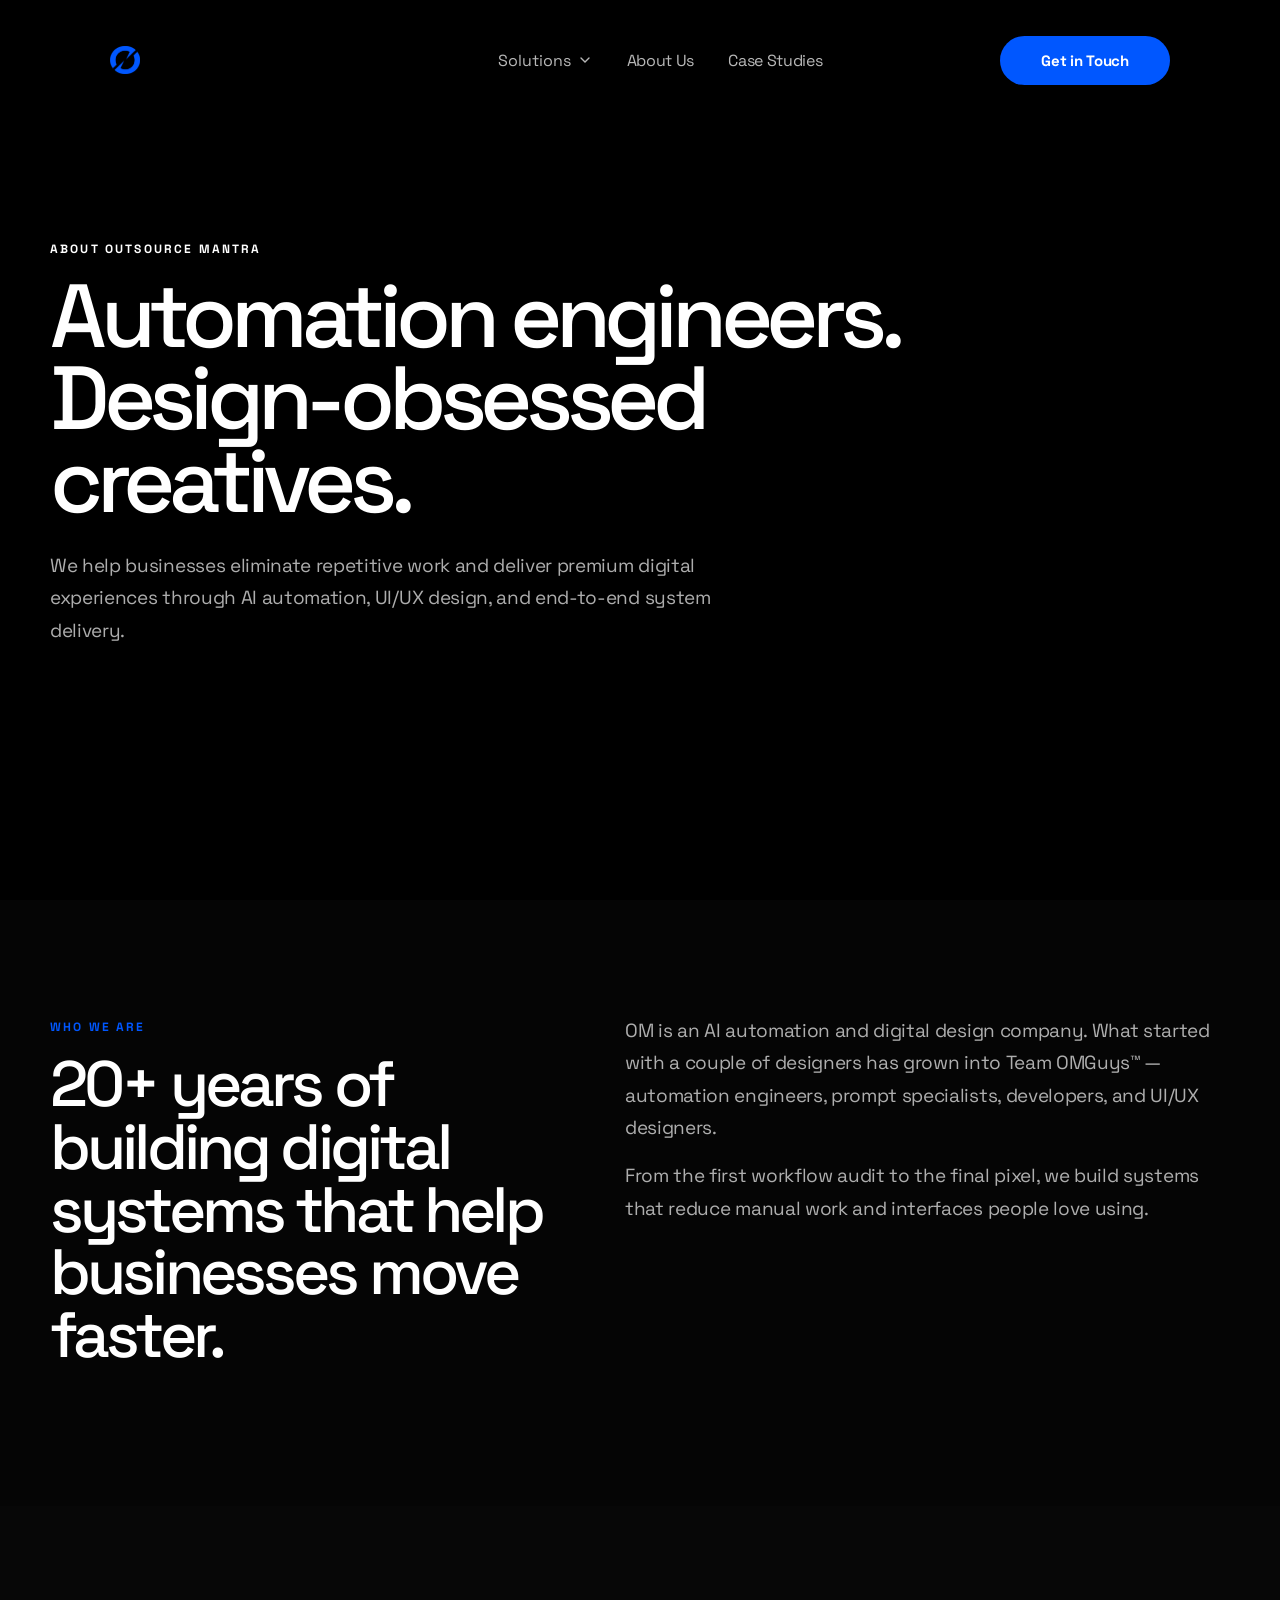
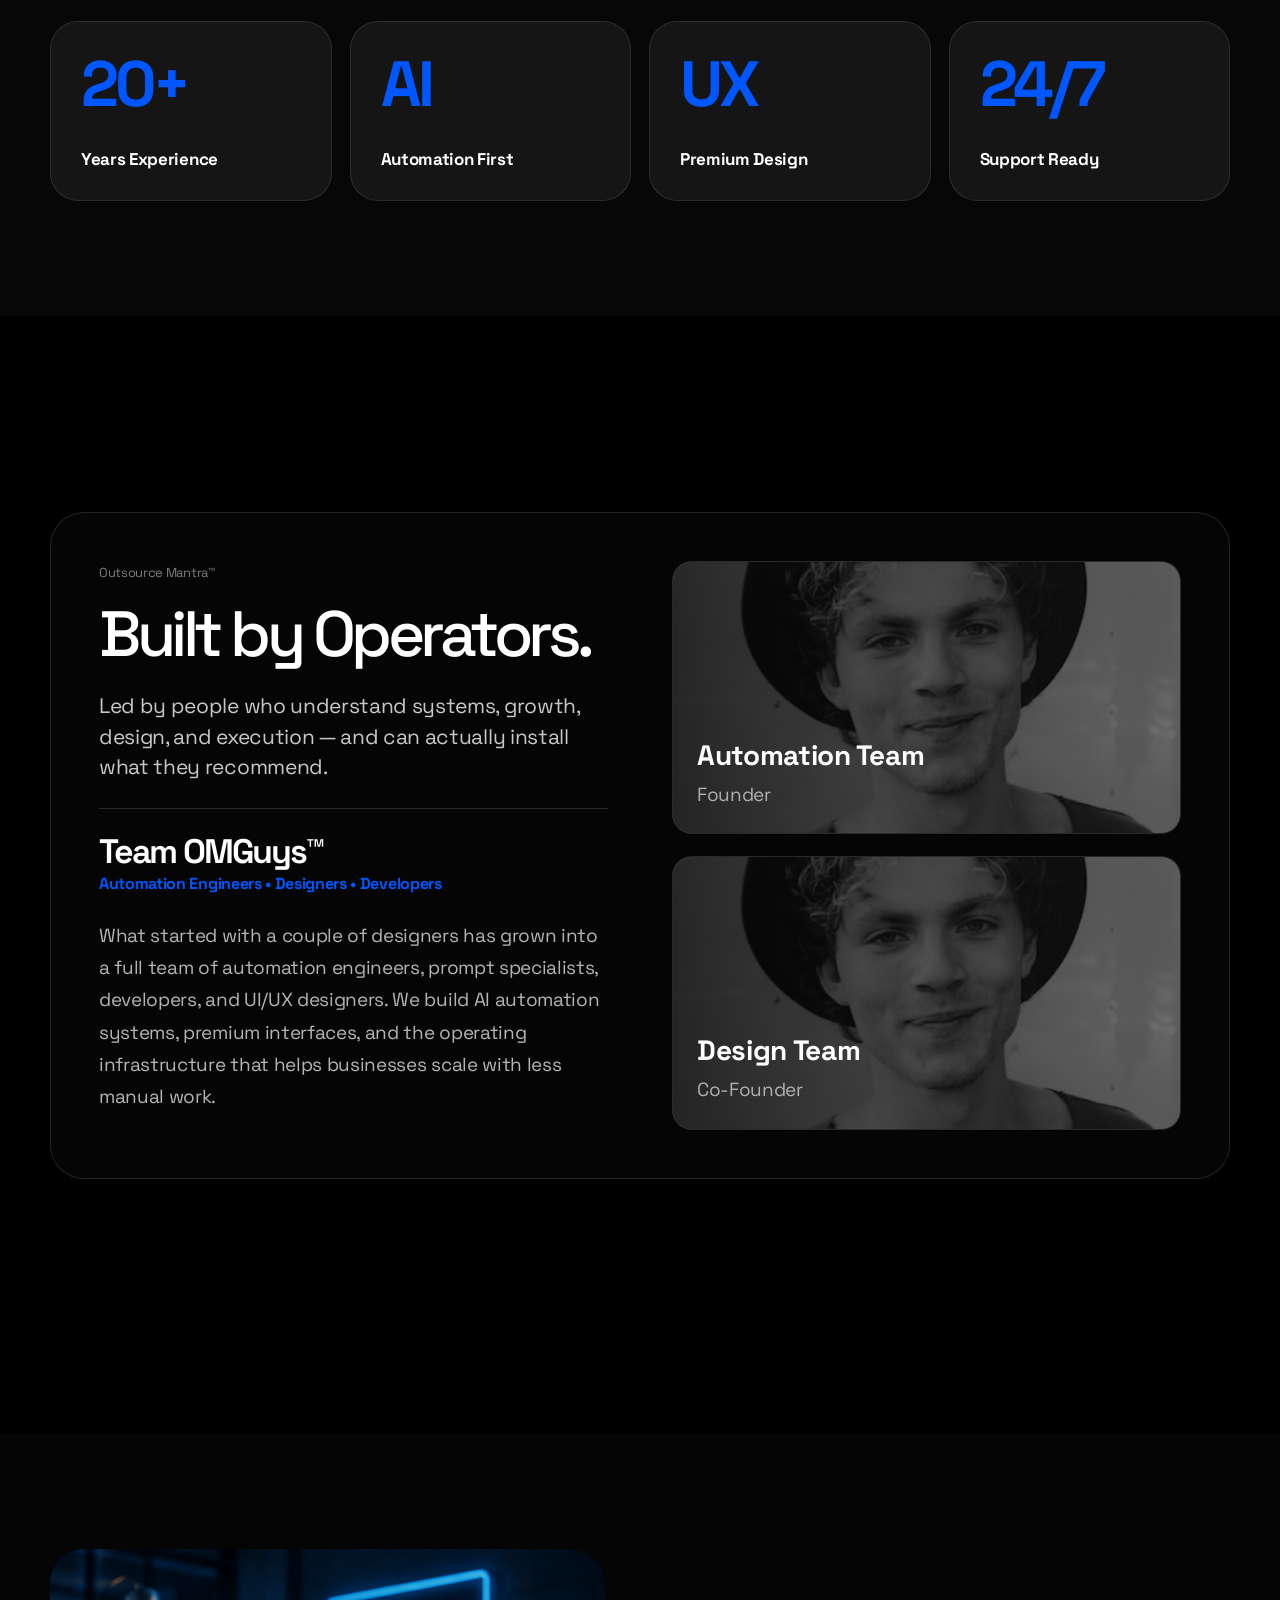
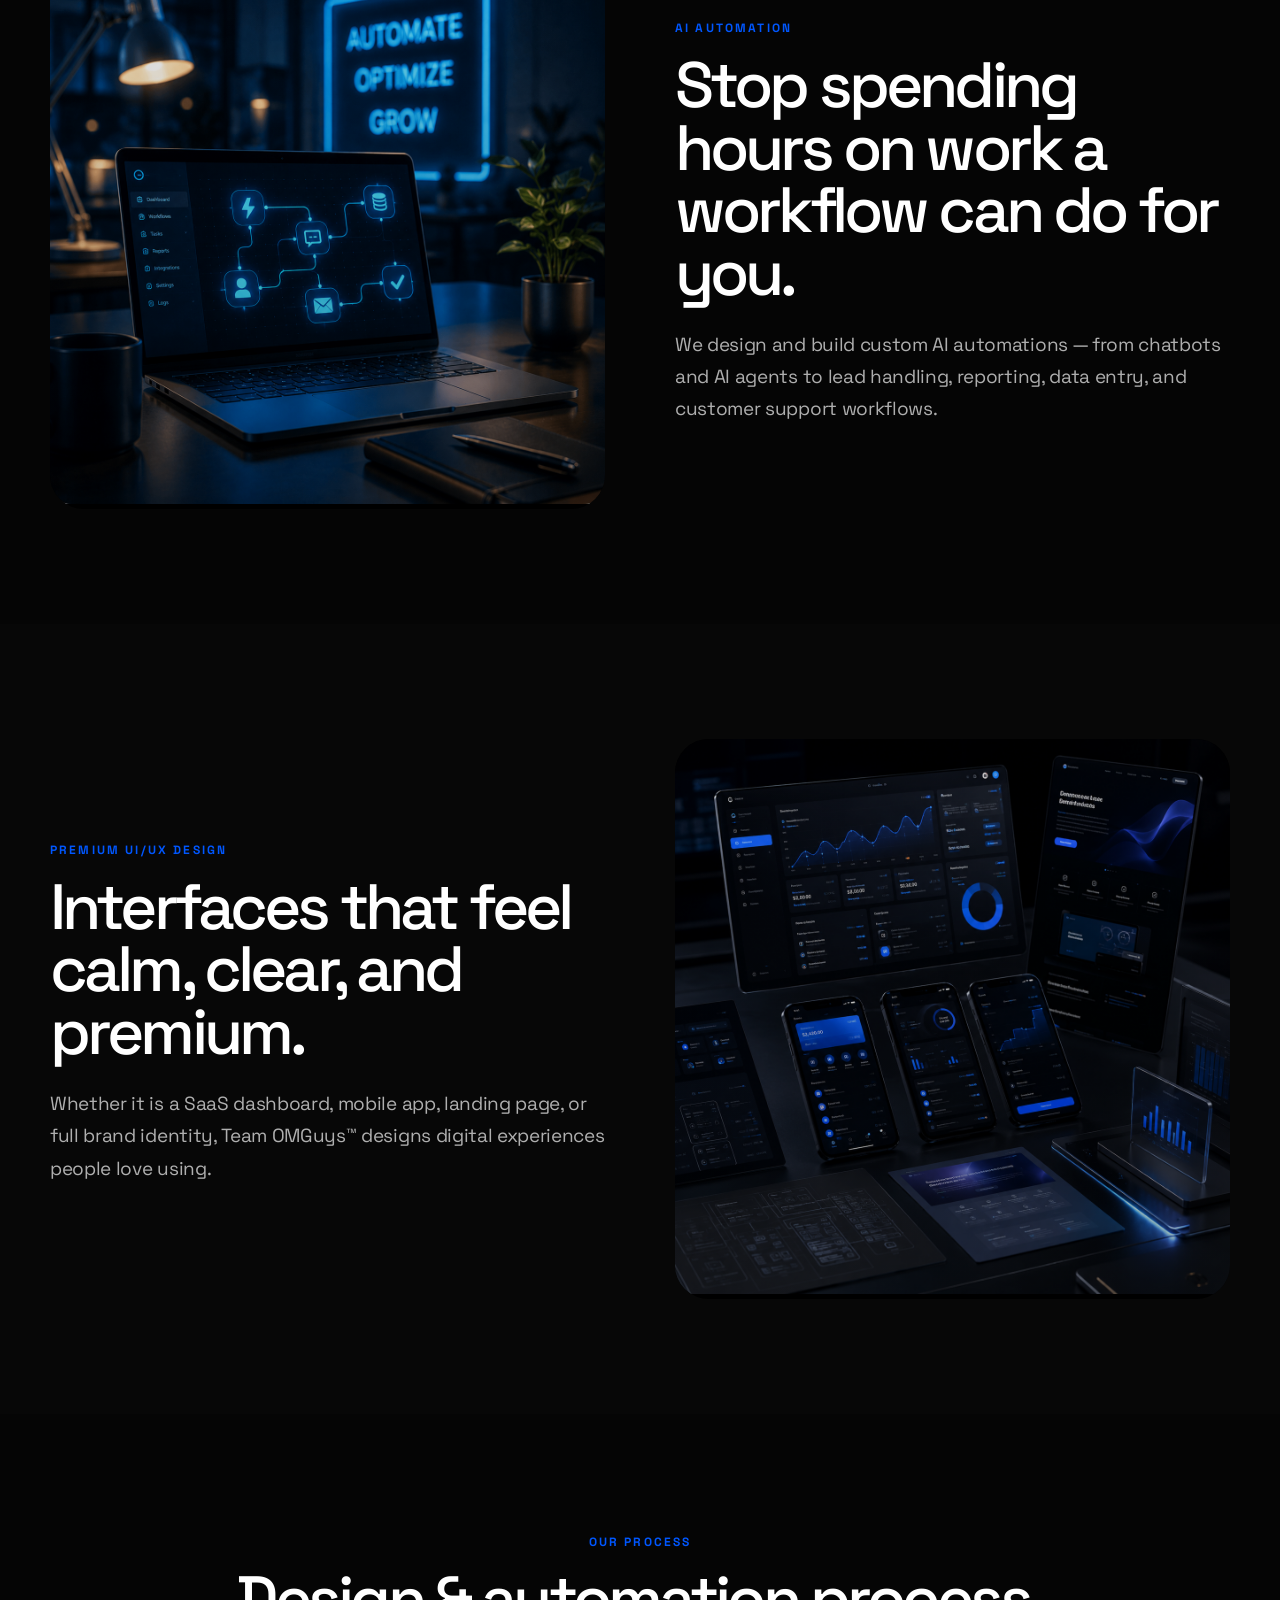
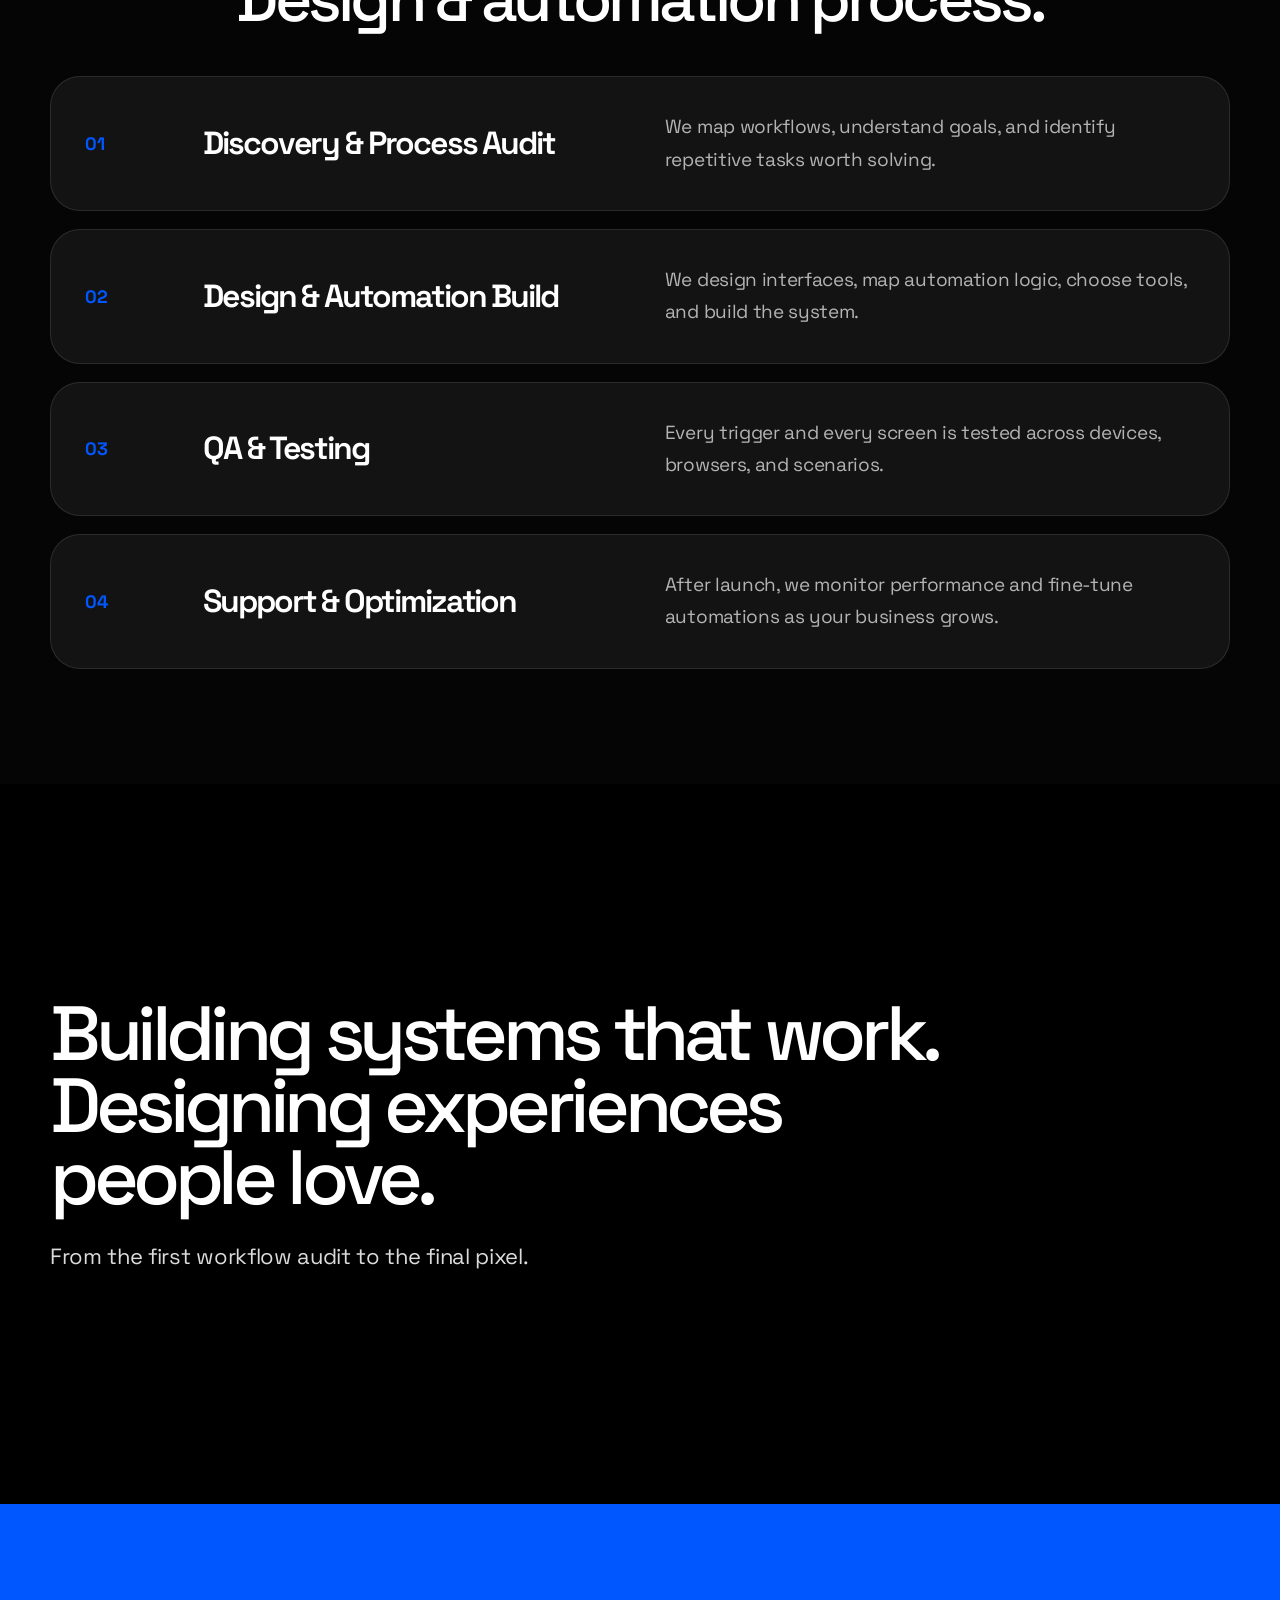
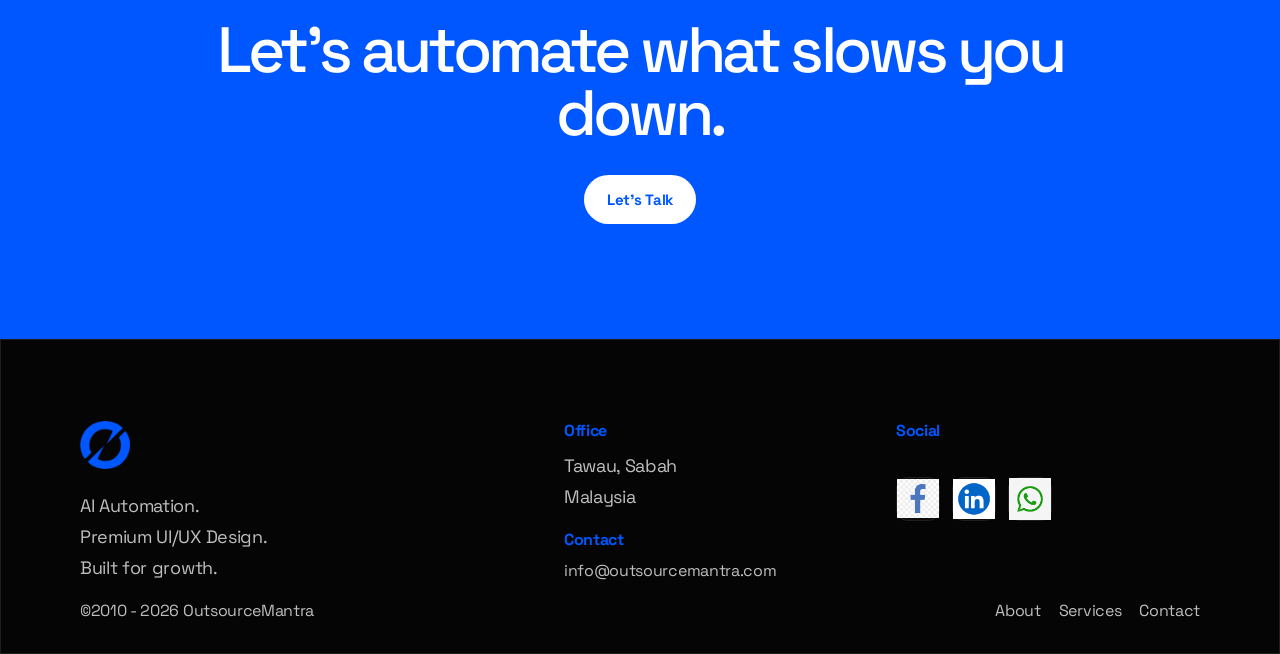
==== about.html @ 1ba49a5a "Final OM website update" ====
<!doctype html>
<html lang="en">

<head>
  <meta charset="utf-8" />
  <meta name="viewport" content="width=device-width, initial-scale=1" />
  <title>About Us | Outsource Mantra</title>
  <meta name="description" content="Outsource Mantra is an AI automation and premium UI/UX design company." />

  <link rel="preconnect" href="https://fonts.googleapis.com" />
  <link rel="preconnect" href="https://fonts.gstatic.com" crossorigin />
  <link
    href="https://fonts.googleapis.com/css2?family=Inter:wght@300;400;500;600;700;800&family=Space+Grotesk:wght@300;400;500;600;700&display=swap"
    rel="stylesheet">
  <link href="https://fonts.googleapis.com/css2?family=Space+Grotesk:wght@300;400;500;600;700&display=swap"
    rel="stylesheet">
  <link rel="stylesheet" href="assets/style1-blue1.css" />
</head>

<body>

  <header class="site-header" data-header>
    <a class="brand" href="index.html" aria-label="Outsource Mantra home">
      <img class="logo" src="assets/logo-blue.png" alt="Outsource Mantra logo">
    </a>

    <button class="nav-toggle" type="button" aria-expanded="false" aria-controls="site-nav">
      <span></span><span></span><span></span>
    </button>

    <nav class="site-nav" id="site-nav">
      <div class="nav-group">
        <button class="nav-drop" type="button">
          Solutions
          <svg class="nav-chevron" width="16" height="16" viewBox="0 0 24 24" fill="none">
            <path d="M6 9L12 15L18 9" stroke="currentColor" stroke-width="2" stroke-linecap="round" />
          </svg>
        </button>

        <div class="dropdown">
          <a href="services.html#ai">AI Automation</a>
          <a href="services.html#ux">Premium UI/UX Design</a>
          <a href="services.html#build">Build & Integrate</a>
        </div>
      </div>

      <a href="about.html">About Us</a>
      <a href="work.html">Case Studies</a>
    </nav>

    <a class="btn btn-primary nav-cta" href="contact.html">Get in Touch</a>
  </header>
  <main class="about-page about-nova">

    <section class="about-nova-hero">
      <video autoplay muted loop playsinline>
        <source src="assets/news.mp4" type="video/mp4">
      </video>
      <div class="about-nova-overlay"></div>

      <div class="section-shell">
        <span class="about-nova-kicker">ABOUT OUTSOURCE MANTRA</span>
        <h1>Automation engineers.<br> Design-obsessed creatives.</h1>
        <p>
          We help businesses eliminate repetitive work and deliver premium digital experiences
          through AI automation, UI/UX design, and end-to-end system delivery.
        </p>
      </div>
    </section>

    <section class="about-nova-intro">
      <div class="section-shell about-nova-split">
        <div>
          <span class="about-nova-kicker blue">WHO WE ARE</span>
          <h2>20+ years of building digital systems that help businesses move faster.</h2>
        </div>

        <div>
          <p>
            OM is an AI automation and digital design company. What started with a couple of
            designers has grown into Team OMGuys™ — automation engineers, prompt specialists,
            developers, and UI/UX designers.
          </p>
          <p>
            From the first workflow audit to the final pixel, we build systems that reduce
            manual work and interfaces people love using.
          </p>
        </div>
      </div>
    </section>

    <section class="about-nova-stats">
      <div class="section-shell about-nova-stats-grid">
        <div><strong>20+</strong><span>Years Experience</span></div>
        <div><strong>AI</strong><span>Automation First</span></div>
        <div><strong>UX</strong><span>Premium Design</span></div>
        <div><strong>24/7</strong><span>Support Ready</span></div>
      </div>
    </section>
<section class="about-operators">
  <div class="section-shell">
    <div class="operators-card">

      <div class="operators-copy">
        <span>Outsource Mantra™</span>

        <h2>Built by Operators.</h2>

        <p class="lead">
          Led by people who understand systems, growth, design, and execution — and can actually install what they recommend.
        </p>

        <div class="operator-divider"></div>

        <h3>Team OMGuys™</h3>
        <b>Automation Engineers • Designers • Developers</b>

        <p>
          What started with a couple of designers has grown into a full team of automation engineers,
          prompt specialists, developers, and UI/UX designers. We build AI automation systems,
          premium interfaces, and the operating infrastructure that helps businesses scale with less manual work.
        </p>
      </div>

      <div class="operators-people">
        <article class="operator-person active">
          <img src="assets/a.jpg" alt="Team OMGuys automation specialist">
          <div>
            <h4>Automation Team</h4>
            <p>Founder</p>
          </div>
        </article>

        <article class="operator-person">
          <img src="assets/a.jpg" alt="Team OMGuys design specialist">
          <div>
            <h4>Design Team</h4>
            <p>Co-Founder</p>
          </div>
        </article>
      </div>

    </div>
  </div>
</section>
    <section class="about-nova-feature">
      <div class="section-shell about-nova-feature-grid">
        <div class="about-nova-visual">
          <!-- <video autoplay muted loop playsinline>
            <source src="assets/video2.mp4" type="video/mp4">
          </video> -->
          <img src="assets/about-automation.png" alt="Outsource Mantra" />
        </div>

        <div>
          <span class="about-nova-kicker blue">AI AUTOMATION</span>
          <h2>Stop spending hours on work a workflow can do for you.</h2>
          <p>
            We design and build custom AI automations — from chatbots and AI agents to
            lead handling, reporting, data entry, and customer support workflows.
          </p>
        </div>
      </div>
    </section>

    <section class="about-nova-feature alt">
      <div class="section-shell about-nova-feature-grid">
        <div>
          <span class="about-nova-kicker blue">PREMIUM UI/UX DESIGN</span>
          <h2>Interfaces that feel calm, clear, and premium.</h2>
          <p>
            Whether it is a SaaS dashboard, mobile app, landing page, or full brand identity,
            Team OMGuys™ designs digital experiences people love using.
          </p>
        </div>

        <div class="about-nova-visual">
          <!-- <video autoplay muted loop playsinline>
            <source src="assets/video1.mp4" type="video/mp4">
          </video> -->
          <img src="assets/about-UI.png" alt="Outsource Mantra" />
        </div>
      </div>
    </section>

    <section class="about-nova-process">
      <div class="section-shell">
        <div class="about-nova-head">
          <span class="about-nova-kicker blue">OUR PROCESS</span>
          <h2>Design & automation process.</h2>
        </div>

        <div class="about-nova-process-list">
          <article>
            <b>01</b>
            <h3>Discovery & Process Audit</h3>
            <p>We map workflows, understand goals, and identify repetitive tasks worth solving.</p>
          </article>

          <article>
            <b>02</b>
            <h3>Design & Automation Build</h3>
            <p>We design interfaces, map automation logic, choose tools, and build the system.</p>
          </article>

          <article>
            <b>03</b>
            <h3>QA & Testing</h3>
            <p>Every trigger and every screen is tested across devices, browsers, and scenarios.</p>
          </article>

          <article>
            <b>04</b>
            <h3>Support & Optimization</h3>
            <p>After launch, we monitor performance and fine-tune automations as your business grows.</p>
          </article>
        </div>
      </div>
    </section>

    <section class="about-nova-band">
      <video autoplay muted loop playsinline>
        <source src="assets/news.mp4" type="video/mp4">
      </video>
      <div class="about-nova-overlay"></div>

      <div class="section-shell">
        <h2>Building systems that work. Designing experiences people love.</h2>
        <p>From the first workflow audit to the final pixel.</p>
      </div>
    </section>

    <section class="about-nova-cta">
      <div class="section-shell">
        <h2>Let’s automate what slows you down.</h2>
        <a class="btn btn-primary" href="contact.html">Let's Talk</a>
      </div>
    </section>

  </main>
  
</div>
 <footer class="footer">
  <div class="footer-top">

    <div class="footer-brand">
      <img src="assets/logo-blue.png" alt="Outsource Mantra">
<br>
      <p>
        AI Automation.<br>
        Premium UI/UX Design.<br>
        Built for growth.
      </p>
    </div>

    <div class="footer-info">
      <h4>Office</h4>
      <p>
        Tawau, Sabah<br>
        Malaysia
      </p>
      <h4>Contact</h4>
      <a href="mailto:info@outsourcemantra.com">
        info@outsourcemantra.com
      </a>
    </div>

    <div class="footer-info social">
  <h4>Social</h4>

  <div class="footer-socials">

    <a href="https://www.facebook.com/outsourcemantra"
       target="_blank">
      <img src="assets/fb.png" alt="Facebook">
    </a>

    <a href="https://www.linkedin.com/company/outsourcemantra"
       target="_blank">
      <img src="assets/ln.png" alt="LinkedIn">
    </a>

    <a href="https://wa.me/1234567890"
       target="_blank">
      <img src="assets/wtsp.png" alt="WhatsApp">
    </a>

  </div>
</div>

  </div>

  <div class="footer-bottom">
    <span>©2010 - 2026 OutsourceMantra</span>

    <div class="footer-links">
      <a href="about.html">About</a>
      <a href="services.html">Services</a>
      <a href="contact.html">Contact</a>
    </div>
  </div>
</footer>

  <script src="assets/app.js" defer></script>

</body>

</html>

<!-- nove style 
<!doctype html>
<html lang="en">
<head>
  <meta charset="utf-8" />
  <meta name="viewport" content="width=device-width, initial-scale=1" />
  <title>About Us | Outsource Mantra</title>
  <meta name="description" content="Outsource Mantra is an AI automation and premium UI/UX design company." />

  <link rel="preconnect" href="https://fonts.googleapis.com">
  <link rel="preconnect" href="https://fonts.gstatic.com" crossorigin>
  <link href="https://fonts.googleapis.com/css2?family=Space+Grotesk:wght@300;400;500;600;700&display=swap" rel="stylesheet">

  <link rel="stylesheet" href="assets/style1-blue.css" />
</head>

<body>

<header class="site-header" data-header>
  <a class="brand" href="index.html" aria-label="Outsource Mantra home">
    <img class="logo" src="assets/logo-blue.png" alt="Outsource Mantra logo">
  </a>

  <button class="nav-toggle" type="button" aria-expanded="false" aria-controls="site-nav">
    <span></span><span></span><span></span>
  </button>

  <nav class="site-nav" id="site-nav">
    <div class="nav-group">
      <button class="nav-drop" type="button">
        Solutions
        <svg class="nav-chevron" width="16" height="16" viewBox="0 0 24 24" fill="none">
          <path d="M6 9L12 15L18 9" stroke="currentColor" stroke-width="2" stroke-linecap="round"/>
        </svg>
      </button>

      <div class="dropdown">
        <a href="services.html#ai">AI Automation</a>
        <a href="services.html#ux">Premium UI/UX Design</a>
        <a href="services.html#build">Build & Integrate</a>
      </div>
    </div>

    <a href="about.html">About Us</a>
    <a href="work.html">Case Studies</a>
  </nav>

  <a class="btn btn-primary nav-cta" href="contact.html">Get in Touch</a>
</header>

<main class="about-page nova-about">

  <section class="about-spark">
    <div class="section-shell spark-grid">
      <div>
        <h1>The Spark</h1>
      </div>

      <div class="spark-copy">
        <p>
          Before the build, there’s a spark: the moment you realize the current way won’t scale.
        </p>
        <p>
          Here’s what we’re doing about it — and who we are.
        </p>
      </div>
    </div>
  </section>

  <section class="about-statement">
    <div class="section-shell">
      <h2>
        AI that holds up in the real world.
        <span>Built by operators who have been in your seat.</span>
      </h2>

      <p>
        We build AI-run operations for businesses that want the next level without the chaos tax.
      </p>
    </div>
  </section>

  <section class="about-image-band">
    <video autoplay muted loop playsinline>
      <source src="assets/video3.mp4" type="video/mp4">
    </video>
  </section>

  <section class="about-story">
    <div class="section-shell story-grid">
      <div>
        <span class="about-label">WHO WE ARE</span>
        <h2>Stop being the glue. Build the machine.</h2>
      </div>

      <div>
        <p>
          OM is an AI automation and digital design company. What started with a couple of designers has grown into Team OMGuys™ — automation engineers, prompt specialists, developers, and UI/UX designers.
        </p>

        <p>
          From the first workflow audit to the final pixel, we build systems that reduce manual work and interfaces people love using.
        </p>
      </div>
    </div>
  </section>

  <section class="about-stats-row">
    <div class="section-shell stats-grid">
      <article>
        <strong>12+</strong>
        <span>Years Experience</span>
      </article>

      <article>
        <strong>AI</strong>
        <span>Automation First</span>
      </article>

      <article>
        <strong>UX</strong>
        <span>Premium Design</span>
      </article>

      <article>
        <strong>24/7</strong>
        <span>Support Ready</span>
      </article>
    </div>
  </section>

  <section class="about-build">
    <div class="section-shell build-grid">
      <div class="build-card">
        <span>01</span>
        <h3>Systems over hustle</h3>
        <p>
          We map the repetitive work, connect the right tools, and create workflows that move without constant human pushing.
        </p>
      </div>

      <div class="build-card">
        <span>02</span>
        <h3>Built by specialists</h3>
        <p>
          Automation engineers, prompt specialists, developers, and UI/UX designers work together end to end.
        </p>
      </div>

      <div class="build-card">
        <span>03</span>
        <h3>Designed to scale</h3>
        <p>
          We build clean systems and premium interfaces that help businesses grow without adding more manual work.
        </p>
      </div>
    </div>
  </section>

  <section class="about-services-strip">
    <div class="section-shell">
      <h2>Automation. Design. Development.</h2>

      <div class="service-strip-grid">
        <article>
          <h3>AI Automation</h3>
          <p>Chatbots, AI agents, workflows, reporting, lead handling, and support automation.</p>
        </article>

        <article>
          <h3>Premium UI/UX</h3>
          <p>SaaS dashboards, mobile apps, landing pages, websites, and design systems.</p>
        </article>

        <article>
          <h3>Build & Integrate</h3>
          <p>Web apps, dashboards, APIs, CRMs, Shopify, WordPress, and internal tools.</p>
        </article>
      </div>
    </div>
  </section>

  <section class="about-cta-clean">
    <div class="section-shell">
      <h2>Let’s automate what slows you down.</h2>
      <a class="btn btn-primary" href="contact.html">Let's Talk</a>
    </div>
  </section>

</main>

<footer class="footer">
  <div class="footer-top">
    <div class="footer-brand">
      <img src="assets/logo-white.png" alt="Outsource Mantra">
      <p>AI Automation.<br>Premium UI/UX Design.<br>Built for growth.</p>
    </div>

    <div class="footer-info">
      <h4>Office</h4>
      <p>2 Blok I Jln Sabindo 3<br>Bandar Sabindo 91000 Tawau<br>Sabah, Malaysia</p>
    </div>

    <div class="footer-info">
      <h4>Contact</h4>
      <a href="mailto:info@outsourcemantra.com">info@outsourcemantra.com</a>
    </div>
  </div>

  <div class="footer-bottom">
    <span>© 2026 Outsource Mantra</span>
    <div class="footer-links">
      <a href="about.html">About</a>
      <a href="services.html">Services</a>
      <a href="work.html">Work</a>
      <a href="contact.html">Contact</a>
    </div>
  </div>
</footer>

<script src="assets/app.js" defer></script>

</body>
</html> 
-->
---- assets/style1-blue1.css ----
/* =========================================================
   Outsource Mantra — Clean Nova-style Theme
   Variant: Blue
   Use this file for all pages that currently load assets/style1.css
   ========================================================= */

:root {
  --primary: #0057FF;
  --primary-hover: #0047D6;
  --accent: #0057FF;
  --orange: #0057FF;
  --primary-rgb: 0, 87, 255;
  --bg: #050505;
  --bg-2: #000000;
  --surface: #0b0b0b;
  --surface-2: #111111;
  --surface-3: #161616;
  --text: #ffffff;
  --muted: rgba(255, 255, 255, .68);
  --muted-2: rgba(255, 255, 255, .48);
  --dark: #ffffff;
  --white: #ffffff;
  --soft: #101010;
  --light: rgba(255, 255, 255, .08);
  --line: rgba(255, 255, 255, .10);
  --line-strong: rgba(255, 255, 255, .16);
  --shadow: none;
  --max: 1180px;
  --radius: 28px;
  --radius-sm: 18px;
  --header-h: 120px;
}

* {
  box-sizing: border-box
}

html {
  scroll-behavior: smooth;
  overflow-x: hidden;
  background: var(--bg-2)
}

body {
  margin: 0;
  overflow-x: hidden;
  background: var(--bg-2);
  color: var(--text);
  font-family: Inter, Geist, ui-sans-serif, system-ui, -apple-system, BlinkMacSystemFont, "Segoe UI", sans-serif;
  letter-spacing: -.02em
}

body.nav-open {
  overflow: hidden
}

a {
  color: inherit;
  text-decoration: none
}

button,
input,
textarea {
  font: inherit
}

button {
  cursor: pointer
}

img,
video {
  max-width: 100%;
  display: block
}

p {
  margin: 0 0 1rem;
  color: var(--muted);
  font-size: clamp(16px, 1.45vw, 18px);
  line-height: 1.72
}

h1,
h2,
h3,
h4,
p {
  margin-top: 0
}

h1,
h2,
h3 {
  color: var(--text);
  line-height: .98;
  letter-spacing: -.065em
}

h1 {
  font-size: clamp(48px, 8vw, 116px);
  margin: 0 0 22px;
  font-weight: 700
}

h2 {
  font-size: clamp(36px, 5.8vw, 76px);
  margin: 0 0 24px;
  font-weight: 650
}

h3 {
  font-size: clamp(23px, 3vw, 38px);
  font-weight: 650;
  margin: 0 0 14px
}

.section-shell {
  width: min(var(--max), calc(100% - 40px));
  margin-inline: auto;
  padding: clamp(72px, 9vw, 124px) 0
}

.section-dark {
  background: transparent
}

.eyebrow,
.eyebrow.dark,
.about-kicker,
.about-nova-kicker,
.case-kicker {
  display: inline-flex;
  align-items: center;
  gap: 8px;
  margin: 0 0 16px;
  color: var(--primary);
  text-transform: uppercase;
  font-size: 12px;
  font-weight: 850;
  letter-spacing: .18em
}

.eyebrow:before {
  display: none
}

.gradient-blur {
  display: none !important
}

/* NAVBAR */
.site-header {
  font-family: "Space Grotesk", Inter, system-ui, sans-serif !important;
  position: fixed !important;
  top: 0 !important;
  left: 0 !important;
  right: 0 !important;
  transform: none !important;
  z-index: 999 !important;
  width: 100% !important;
  max-width: 100% !important;
  height: var(--header-h) !important;
  min-height: var(--header-h) !important;
  display: grid !important;
  grid-template-columns: 210px 1fr 170px !important;
  align-items: center !important;
  gap: 24px !important;
  padding: 0 max(24px, calc((100vw - 1060px)/2)) !important;
  background: rgba(0, 0, 0, .18) !important;
  border: none !important;
  border-radius: 0 !important;
  box-shadow: none !important;
  backdrop-filter: blur(14px) !important;
  -webkit-backdrop-filter: blur(14px) !important;
  transition: background .25s ease, height .25s ease
}

.site-header.is-scrolled {
  height: var(--header-h) !important;
  min-height: var(--header-h) !important;
  background: rgba(0, 0, 0, .58) !important
}

.brand {
  justify-self: start !important;
  display: inline-flex !important;
  align-items: center !important;
  gap: 10px !important;
  min-width: 0 !important
}

.logo {
  width: 30px !important;
  height: 30px !important;
  object-fit: contain !important;
  filter: none !important;
  flex: 0 0 50px !important
}

.brand-text {
  color: #fff !important;
  font-size: 14px !important;
  font-weight: 800 !important;
  line-height: .9 !important;
  letter-spacing: -.04em !important
}

.site-nav {
  justify-self: center !important;
  display: flex !important;
  align-items: center !important;
  justify-content: center !important;
  gap: 34px !important;
  color: rgba(255, 255, 255, .72) !important;
  font-size: 16px !important;
  font-weight: 400 !important
}

.site-nav>a,
.nav-drop {
  border: 0 !important;
  color: inherit !important;
  background: transparent !important;
  padding: 0 !important;
  border-radius: 999px !important;
  display: inline-flex !important;
  align-items: center !important;
  gap: 6px !important;
  transition: .22s ease !important
}

.site-nav>a:hover,
.nav-drop:hover,
.nav-group.open .nav-drop {
  color: #fff !important;
  background: transparent !important
}

.nav-group {
  position: relative !important
}

.dropdown {
  position: absolute !important;
  top: calc(100% + 18px) !important;
  left: 50% !important;
  transform: translateX(-50%) translateY(10px) !important;
  width: 270px !important;
  min-width: 270px !important;
  padding: 10px !important;
  border-radius: 18px !important;
  background: rgba(8, 8, 8, .96) !important;
  border: 1px solid var(--line) !important;
  box-shadow: 0 22px 55px rgba(0, 0, 0, .35) !important;
  opacity: 0 !important;
  visibility: hidden !important;
  pointer-events: none !important;
  display: block !important;
  z-index: 9999 !important;
  transition: .2s ease !important
}

.nav-group:hover .dropdown,
.nav-group.open .dropdown {
  opacity: 1 !important;
  visibility: visible !important;
  pointer-events: auto !important;
  transform: translateX(-50%) translateY(0) !important
}

.dropdown a {
  display: block !important;
  width: 100% !important;
  padding: 12px 14px !important;
  border-radius: 12px !important;
  color: rgba(255, 255, 255, .78) !important;
  background: transparent !important;
  font-size: 14px !important;
  font-weight: 600 !important;
  line-height: 1.2 !important;
  white-space: nowrap !important
}

.dropdown a:hover {
  color: #fff !important;
  background: rgba(255, 255, 255, .08) !important
}

.nav-toggle {
  display: none;
  width: 46px;
  height: 46px;
  border: 1px solid var(--line);
  border-radius: 14px;
  background: rgba(255, 255, 255, .08);
  align-items: center;
  justify-content: center;
  flex-direction: column;
  gap: 5px
}

.nav-toggle span {
  width: 20px;
  height: 2px;
  background: #fff;
  border-radius: 99px;
  transition: .2s
}

/* BUTTONS */
.btn {
  display: inline-flex;
  align-items: center;
  justify-content: center;
  gap: 10px;
  min-height: 48px;
  padding: 14px 22px;
  border-radius: 999px;
  font-weight: 800;
  font-size: 15px;
  border: 1px solid transparent;
  transition: .25s ease;
  white-space: nowrap
}

.btn-primary,
.btn-shiny,
.nav-cta {
  background: var(--primary) !important;
  color: #fff !important;
  box-shadow: none !important
}

.btn:hover {
  transform: translateY(-2px);
  box-shadow: none !important
}

.btn-primary:hover,
.btn-shiny:hover,
.nav-cta:hover {
  background: var(--primary-hover) !important;
  color: #fff !important
}
.section-shell .btn-primary{
  background:  #fff !important;
  color: var(--primary) !important;
  box-shadow: none !important
}

.btn.dark,
.btn-shiny.dark {
  background: #fff !important;
  color: var(--primary) !important;
  box-shadow: none !important
}

.text-link {
  color: var(--primary);
  font-weight: 800
}

/* HERO */
.cinematic {
  position: relative;
  isolation: isolate;
  overflow: hidden
}

.media-bg {
  position: absolute;
  inset: 0;
  z-index: -2;
  background: none !important
}

.hero-video,
.card-video,
.leverage-video {
  position: absolute;
  inset: 0;
  width: 100%;
  height: 100%;
  object-fit: cover
}

.hero-overlay,
.leverage-overlay {
  position: absolute;
  inset: 0;
  z-index: -1
}

.hero {
  min-height: 100svh !important;
  display: flex;
  align-items: flex-end !important;
  padding: 260px 0 80px !important;
  background: #000
}

.hero-video {
  opacity: .95 !important;
  filter: none !important
}

.hero-overlay {
  background: linear-gradient(90deg, rgba(0, 0, 0, .72), rgba(0, 0, 0, .50), rgba(0, 0, 0, .30)) !important;
  backdrop-filter: none !important
}

.hero-inner {
  width: min(var(--max), calc(100% - 40px));
  margin: 0 auto !important;
  position: relative;
  z-index: 5
}

.hero-inner h1,
.hero-inner h2 {
  color: #fff !important;
  font-family: "Space Grotesk", Inter, system-ui, sans-serif !important;
  font-size: clamp(56px, 7.2vw, 96px) !important;
  font-weight: 500 !important;
  letter-spacing: -.055em !important;
  line-height: .98 !important;
  margin: 0 !important;
  max-width: 980px !important
}

.hero-inner h2 {
  margin-bottom: 22px !important
}

.hero-inner p {
  color: rgba(255, 255, 255, .78) !important;
  max-width: 650px !important;
  font-size: clamp(17px, 1.35vw, 20px) !important;
  line-height: 1.55 !important;
  font-weight: 500 !important
}

.hero-inner .btn {
  margin-top: 8px !important
}

.page-hero {
  min-height: 460px;
  display: flex;
  align-items: end;
  padding-top: 120px;
  background: #050505
}

.page-hero .section-shell {
  padding-bottom: 70px
}

.page-hero h1 {
  max-width: 900px;
  color: #fff
}

/* SHARED */
.break-section,
.approach,
.contact-section {
  width: min(var(--max), calc(100% - 40px));
  margin: 0 auto;
  padding: clamp(72px, 9vw, 120px) 0
}

.break-section {
  text-align: center;
  background: var(--bg)
}

.break-section>h2 {
  max-width: 850px;
  margin-inline: auto;
  color: #fff
}

.break-section h2 span,
.work-preview h2 span,
.testimonial-head h2 span {
  color: var(--primary)
}

.break-section>p {
  max-width: 720px;
  margin-inline: auto;
  color: var(--muted)
}

.signal-icon {
  width: 82px;
  height: 82px;
  margin: 34px auto;
  border-radius: 26px;
  background: var(--primary);
  box-shadow: none;
  position: relative
}

.signal-icon:before,
.signal-icon:after {
  content: "";
  position: absolute;
  inset: 18px;
  border: 2px solid rgba(255, 255, 255, .9);
  border-radius: 20px
}

.signal-icon:after {
  inset: 31px;
  background: #fff;
  border-radius: 999px
}

.install-block,
.offer-card,
.metric-grid article,
.case-strip article,
/* .work-grid article, */
.proof-card,
.contact-form,
.testimonial-card,
.testimonial-grid blockquote,
details,
.detail-grid ul,
.process-showcase {
  background: rgba(255, 255, 255, .06) !important;
  border: 1px solid var(--line) !important;
  border-radius: var(--radius);
  box-shadow: none !important;
  backdrop-filter: blur(12px);
  -webkit-backdrop-filter: blur(12px)
}

.install-block {
  margin-top: 34px;
  padding: clamp(28px, 5vw, 58px);
  text-align: left
}

.install-block h3 {
  text-align: center;
  max-width: 790px;
  margin-inline: auto;
  color: #fff
}

.install-block center {
  display: block
}

.install-grid,
.operate-grid {
  display: grid;
  grid-template-columns: repeat(3, 1fr);
  gap: 18px;
  margin-top: 28px
}

.install-grid article,
.operate-grid article {
  padding: 26px;
  border-radius: 22px;
  background: rgba(255, 255, 255, .055) !important;
  border: 1px solid var(--line) !important
}

.install-grid article p,
.operate-grid article p {
  color: var(--muted) !important
}

.feature-icon,
i.fa,
.fa,
.fa-solid {
  font-size: 30px;
  color: var(--primary) !important;
  margin-bottom: 18px
}

.split {
  display: grid;
  grid-template-columns: minmax(0, 1fr) minmax(0, 1fr);
  gap: clamp(28px, 6vw, 80px);
  align-items: start
}

/* PROCESS */
.approach {
  width: 100% !important;
  background: var(--bg) !important;
  padding: 50px 0 !important
}

.approach-head {
  text-align: center !important;
  max-width: 760px !important;
  margin: 0 auto 60px !important
}

.approach-head h2 {
  color: #fff !important;
  font-size: 64px !important;
  line-height: 1 !important
}

.approach-head p {
  color: var(--muted) !important
}

.process-orbit {
  max-width: 1120px !important;
  margin: 0 auto !important;
  padding: 0 !important;
  background: transparent !important;
  border: none !important;
  box-shadow: none !important;
  overflow: visible !important
}

.orbit-ring,
.active-orbit-node,
.process-content {
  display: none !important
}

.process-tabs {
  position: static !important;
  display: grid !important;
  grid-template-columns: repeat(4, 1fr) !important;
  gap: 14px !important;
  margin-bottom: 36px !important
}

.process-tabs button {
  position: relative !important;
  min-height: 120px !important;
  padding: 22px !important;
  border-radius: 22px !important;
  background: #101010 !important;
  border: 1px solid var(--line) !important;
  color: #fff !important;
  box-shadow: none !important;
  display: flex !important;
  flex-direction: column !important;
  justify-content: space-between !important;
  text-align: left !important;
  font-size: 18px !important;
  font-weight: 800 !important
}

.process-tabs button b {
  display: block;
  color: var(--primary) !important;
  font-size: 14px;
  margin-bottom: 10px;
  background: transparent !important
}

.process-tabs button:after {
  display: none !important
}

.process-tabs button.active {
  background: var(--primary) !important;
  border-color: var(--primary) !important;
  color: #fff !important
}

.process-tabs button.active b {
  color: #fff !important
}

.process-showcase {
  max-width: 760px !important;
  width: 100% !important;
  margin: 0 auto !important;
  padding: 36px 40px !important;
  border-radius: 26px !important;
  background: #111 !important
}

.process-showcase span {
  color: var(--primary) !important;
  font-size: 12px;
  font-weight: 800;
  letter-spacing: .16em;
  text-transform: uppercase
}

.process-showcase h3 {
  font-size: 42px !important;
  color: #fff !important;
  margin: 12px 0
}

.process-showcase p {
  color: var(--muted) !important;
  max-width: 620px !important
}

/* HOME SECTIONS */
.start-here,
.results,
.manifesto,
.work-preview,
.why,
.faq,
.service-detail,
.cta-band,
.testimonial-section,
.leverage-section,
.install-system {
  position: relative;
  background: var(--bg) !important
}

.start-here h2,
.results h2,
.manifesto h2,
.work-preview h2,
.why h2,
.faq h2 {
  color: #fff !important
}

.start-here p,
.results p,
.manifesto p,
.work-preview p,
.why p{
  color: var(--muted) !important
}
.faq p {
  color: #ffff !important
}
.offer-grid,
.metric-grid,
.case-strip,
.work-grid.full,
.testimonial-grid {
  display: grid;
  grid-template-columns: repeat(3, 1fr);
  gap: 20px
}

.offer-grid {
  grid-template-columns: 1.2fr .8fr
}

.offer-card {
  min-height: 420px;
  position: relative;
  overflow: hidden
}

.media-card .card-video {
  z-index: 0
}

.media-card:after {
  content: "";
  position: absolute;
  inset: 0;
  background: linear-gradient(90deg, rgba(0, 0, 0, .78), rgba(0, 0, 0, .38));
  z-index: 1
}

.offer-card-content {
  position: relative;
  z-index: 2;
  padding: 34px;
  color: #fff;
  height: 100%;
  display: flex;
  flex-direction: column;
  align-items: flex-start;
  justify-content: flex-end
}

.offer-card-content h3,
.offer-card-content p {
  color: #fff !important
}

.texture-card {
  background: var(--primary) !important
}

.offer-pill {
  display: inline-flex;
  padding: 8px 12px;
  border-radius: 999px;
  background: rgba(255, 255, 255, .16);
  color: #fff;
  font-weight: 800;
  font-size: 12px;
  text-transform: uppercase;
  letter-spacing: .1em;
  margin-bottom: 16px
}

.results {
  min-height: 720px !important;
  overflow: hidden !important;
  background: #000 !important;
  display: flex;
  align-items: center
}

.results .media-bg {
  position: absolute !important;
  inset: 0 !important;
  opacity: 1 !important;
  z-index: 0 !important;
  background: none !important
}

.results .media-bg video,
.results .media-bg .card-video {
  opacity: .9 !important;
  filter: brightness(.65) contrast(1.05) !important;
  width: 100% !important;
  height: 100% !important;
  object-fit: cover !important
}

.results::before {
  content: "";
  position: absolute;
  inset: 0;
  z-index: 1;
  background: linear-gradient(90deg, rgba(0, 0, 0, .78), rgba(0, 0, 0, .56), rgba(0, 0, 0, .38)), linear-gradient(180deg, rgba(0, 0, 0, .18), rgba(0, 0, 0, .72));
  pointer-events: none
}

.results .section-shell {
  position: relative !important;
  z-index: 2 !important
}

.metric-grid article {
  min-height: 270px;
  padding: 30px;
  background: rgba(255, 255, 255, .055) !important;
  border: 1px solid rgba(255, 255, 255, .12) !important;
  backdrop-filter: blur(16px) !important;
  -webkit-backdrop-filter: blur(16px) !important
}

.metric-grid article.accent {
  background: rgba(var(--primary-rgb), .55) !important;
  border: 1px solid var(--primary) !important
}

.metric-grid strong {
  display: block;
  color: var(--primary) !important;
  font-size: clamp(44px, 7vw, 72px);
  line-height: 1;
  font-weight: 850
}

.metric-grid b {
  display: block;
  color: #fff !important;
  font-size: 18px;
  margin: 8px 0
}

.metric-grid span {
  color: var(--muted) !important
}

.metric-grid article.accent strong,
.metric-grid article.accent b,
.metric-grid article.accent span {
  color: #fff !important
}

.logo-marquee {
  overflow: hidden;
  border-block: 1px solid var(--line);
  background: #050505;
  color: #fff
}

.logo-marquee div {
  display: flex;
  gap: 38px;
  white-space: nowrap;
  animation: marquee 50s linear infinite;
  padding: 20px 0
}

.logo-marquee span {
  font-size: 28px;
  font-weight: 850;
  opacity: .76
}

.case-strip article,
.work-grid article {
  padding: 18px
}

.case-thumb,
.mock-video {
  height: 180px;
  border-radius: 22px;
  background: rgba(255, 255, 255, .06) !important;
  border: 1px solid var(--line) !important;
  margin-bottom: 18px;
  position: relative;
  overflow: hidden
}

.case-thumb:after,
.mock-video:after {
  content: "";
  position: absolute;
  inset: 18px;
  border-radius: 18px;
  border: 1px solid rgba(var(--primary-rgb), .25);
  background: rgba(var(--primary-rgb), .10) !important
}

.case-strip article span,
.work-grid article span {
  color: var(--primary);
  font-weight: 850;
  text-transform: uppercase;
  font-size: 12px;
  letter-spacing: .12em
}

.case-strip h3,
.case-strip p,
.work-grid h3,
.work-grid p {
  color: #fff !important
}

.case-strip p,
.work-grid p {
  color: var(--muted) !important
}

.why-grid {
  display: grid;
  grid-template-columns: 1fr 420px;
  gap: 42px;
  align-items: center
}

.proof-card {
  min-height: 360px;
  padding: 30px;
  position: relative;
  overflow: hidden;
  display: flex;
  flex-direction: column;
  justify-content: end
}

.proof-card .media-bg {
  opacity: .25
}

.proof-card strong {
  font-size: clamp(42px, 5vw, 64px);
  color: var(--primary);
  line-height: 1
}

.proof-card span {
  color: #fff !important;
  font-weight: 750
}

.leverage-section {
  min-height: 720px;
  display: flex;
  align-items: center;
  overflow: hidden;
  background: #000 !important
}

.leverage-video {
  z-index: -2;
  opacity: .70 !important;
  filter: none !important
}

.leverage-overlay {
  z-index: -1;
  background: linear-gradient(90deg, rgba(0, 0, 0, .80), rgba(0, 0, 0, .58), rgba(0, 0, 0, .38)) !important
}

.leverage-content {
  margin-left: max(20px, calc((100vw - var(--max))/2));
  max-width: 750px;
  color: #fff
}

.leverage-content h2,
.leverage-content p {
  color: #fff !important
}

.leverage-content .orange,
.orange {
  color: var(--primary) !important;
  font-weight: 700
}

.trusted-row {
  display: flex;
  align-items: center;
  gap: 12px;
  flex-wrap: wrap;
  margin-top: 28px;
  color: #fff
}

.logo-slider-row {
  display: flex !important;
  align-items: center !important;
  gap: 14px !important;
  flex-wrap: nowrap !important
}

.logo-slider-row>span {
  white-space: nowrap !important;
  font-weight: 700 !important;
  color: rgba(255, 255, 255, .84) !important
}

.tool-logo-slider {
  overflow: hidden !important;
  max-width: 500px !important;
  border: 1px solid var(--line) !important;
  border-radius: 999px !important;
  background: rgba(255, 255, 255, .08) !important;
  mask-image: linear-gradient(90deg, transparent, #000 10%, #000 90%, transparent) !important;
  -webkit-mask-image: linear-gradient(90deg, transparent, #000 10%, #000 90%, transparent) !important
}

.tool-logo-track {
  display: flex !important;
  align-items: center !important;
  gap: 34px !important;
  width: max-content !important;
  padding: 10px 22px !important;
  animation: toolLogoSlide 18s linear infinite !important
}

.tool-logo {
  display: grid !important;
  place-items: center !important;
  min-width: 98px !important;
  height: 34px !important
}

.tool-logo img {
  max-height: 28px !important;
  max-width: 94px !important;
  width: auto !important;
  object-fit: contain !important;
  filter: none !important;
  opacity: .98 !important
}

.tool-item {
  display: none !important
}

/* TESTIMONIAL / FAQ */
.testimonial-section {
  background: var(--bg) !important
}

.testimonial-head {
  width: 100%;
  display: flex;
  justify-content: center;
  align-items: center;
  text-align: center;
  margin: 0 auto 60px
}

.testimonial-head>div {
  width: 100%;
  max-width: 1200px;
  margin: 0 auto
}

.testimonial-head h2 {
  margin: 0 auto 16px;
  text-align: center;
  max-width: 1000px;
  font-size: 64px;
  line-height: 1.05;
  color: #fff !important
}

.testimonial-head p {
  margin: 0 auto;
  text-align: center;
  max-width: 600px;
  color: var(--muted) !important
}

.testimonial-card {
  padding: clamp(26px, 5vw, 54px);
  display: grid;
  grid-template-columns: 260px 1fr 60px;
  gap: 34px;
  align-items: center;
  position: relative
}

.testimonial-left span,
.testimonial-grid span {
  color: var(--primary);
  font-weight: 850;
  font-size: 12px;
  letter-spacing: .14em;
  text-transform: uppercase
}

.testimonial-left h3,
.testimonial-quote p {
  color: #fff !important
}

.testimonial-left p {
  color: var(--muted) !important
}

.avatar {
  width: 82px;
  height: 82px;
  border-radius: 50%;
  overflow: hidden;
  margin: 60px 0 28px;
  background: rgba(var(--primary-rgb), .15)
}

.avatar img {
  width: 100%;
  height: 100%;
  object-fit: cover;
  border-radius: 50%;
  display: block
}

.testimonial-quote p {
  font-size: clamp(22px, 3vw, 34px);
  line-height: 1.35;
  font-weight: 650
}

.quote-mark {
  position: absolute;
  right: 30px;
  bottom: 0;
  color: rgba(255, 255, 255, .08);
  font-size: 160px;
  line-height: .7
}

.testimonial-grid {
  margin-top: 0
}

.testimonial-grid blockquote {
  margin: 0;
  padding: 26px
}

.testimonial-grid p {
  color: var(--muted) !important
}

.testimonial-grid cite {
  color: #fff;
  font-style: normal;
  font-weight: 800
}

.testimonial-section .section-shell {
  padding-top: 10px !important;
  padding-bottom: 20px !important
}

.faq-list {
  display: grid;
  gap: 14px;
  margin-top: 28px
}

details {
  padding: 22px 24px;
  background: rgba(255, 255, 255, .06) !important;
  border: 1px solid var(--line) !important
}

summary {
  font-weight: 850;
  color: #fff !important;
  font-size: 18px;
  list-style: none;
  display: flex;
  justify-content: space-between;
  gap: 18px
}

summary::-webkit-details-marker {
  display: none
}

summary:after {
  content: "+";
  color: var(--primary) !important;
  font-size: 24px
}

details[open] summary:after {
  content: "–"
}

details p {
  color: var(--muted) !important
}

/* SERVICES / CONTACT / CTA */
.detail-grid {
  display: grid;
  grid-template-columns: .9fr 1.1fr;
  gap: 42px;
  align-items: center
}

.detail-grid ul {
  list-style: none;
  padding: 30px;
  margin: 0;
  display: grid;
  gap: 14px;
  background: rgba(255, 255, 255, .06) !important
}

.detail-grid li {
  position: relative;
  padding-left: 34px;
  color: #fff;
  font-weight: 700;
  line-height: 1.55
}

.detail-grid li:before {
  content: "✓";
  position: absolute;
  left: 0;
  top: 0;
  color: #fff;
  background: var(--primary);
  width: 22px;
  height: 22px;
  border-radius: 50%;
  display: grid;
  place-items: center;
  font-size: 12px
}

.service-detail.alt {
  background: var(--bg) !important
}

.cta-band {
  background: var(--primary) !important;
  color: #fff;
  overflow: hidden
}

.cta-grid {
  display: flex;
  align-items: center;
  justify-content: space-between;
  gap: 28px
}

.cta-grid h2 {
  color: #fff;
  max-width: 820px
}

.contact-grid {
  display: grid;
  grid-template-columns: .85fr 1.15fr;
  gap: 42px;
  align-items: start
}

.contact-form {
  padding: clamp(26px, 4vw, 42px)
}

label {
  display: grid;
  gap: 8px;
  margin-bottom: 16px;
  color: #fff;
  font-weight: 750
}

input,
textarea {
  width: 100%;
  border: 1px solid var(--line);
  border-radius: 16px;
  padding: 15px 16px;
  color: #fff;
  background: #101010;
  outline: none;
  transition: .2s
}

input:focus,
textarea:focus {
  border-color: var(--primary);
  box-shadow: 0 0 0 3px rgba(var(--primary-rgb), .18)
}

.ticker {
  overflow: hidden;
  background: #050505;
  color: #fff;
  
}

.ticker div {
  display: flex;
  gap: 36px;
  white-space: nowrap;
  animation: marquee 20s linear infinite;
  padding: 16px 0

}

.ticker span {
  font-size: 20px;
  font-weight: 850
}

/* FOOTER */
.footer,
.site-footer {
  width: min(var(--max), calc(100% - 40px));
  margin: 36px auto 20px;
  border-radius: 32px;
  background: #050505 !important;
  color: #fff;
  padding: 34px;
  box-shadow: none !important;
  border: 1px solid var(--line) !important
}

.footer-top,
.site-footer {
  display: grid;
  grid-template-columns: 1.2fr .8fr .8fr;
  gap: 28px;
  align-items: start
}

.footer img,
.site-footer img,
.footer-brand img {
  width: 50px !important;
  height: 50px !important;
  object-fit: contain !important;
  filter: none !important
}

.footer p,
.footer a,
.footer span,
.site-footer p,
.site-footer a,
.site-footer small {
  color: rgba(255, 255, 255, .74)
}

.footer h4,
.site-footer h4,
.footer-info h4 {
  color: var(--primary) !important;
  margin: 0 0 10px
}

.footer-bottom {
  /* border-top: 1px solid rgba(255, 255, 255, .12); */
  margin-top: 28px;
  padding-top: 20px;
  display: flex;
  justify-content: space-between;
  gap: 20px;
  flex-wrap: wrap
}

.footer-links {
  display: flex;
  gap: 18px
}

.footer a:hover,
.site-footer a:hover {
  color: var(--primary) !important
}

/* ABOUT PAGES */
.about-page,
.about-nova {
  background: var(--bg);
  color: #fff
}

.about-hero,
.about-nova-hero {
  position: relative;
  min-height: 100vh;
  display: flex;
  align-items: flex-end;
  overflow: hidden;
  padding-bottom: 110px;
  background: #000
}

.about-hero-video,
.about-nova-hero video {
  position: absolute;
  inset: 0;
  width: 100%;
  height: 100%;
  object-fit: cover;
  z-index: 0
}

.about-hero-overlay,
.about-nova-overlay {
  position: absolute;
  inset: 0;
  background: linear-gradient(90deg, rgba(0, 0, 0, .82), rgba(0, 0, 0, .48), rgba(0, 0, 0, .20)), linear-gradient(180deg, rgba(0, 0, 0, .35), rgba(0, 0, 0, .70));
  z-index: 1
}

.about-hero-content,
.about-nova-hero .section-shell {
  position: relative;
  z-index: 2;
  color: #fff
}

.about-kicker,
.about-nova-kicker {
  display: inline-block;
  color: #fff;
  font-size: 12px;
  font-weight: 850;
  letter-spacing: .18em;
  text-transform: uppercase;
  margin-bottom: 18px
}

.about-kicker.blue,
.about-nova-kicker.blue {
  color: var(--primary)
}

.about-hero h1,
.about-nova-hero h1 {
  max-width: 980px;
  color: #fff;
  font-family: "Space Grotesk", Inter, sans-serif;
  font-size: clamp(58px, 7vw, 104px);
  font-weight: 500;
  line-height: .92;
  letter-spacing: -.07em;
  margin: 0 0 28px
}

.about-hero p,
.about-nova-hero p {
  max-width: 720px;
  color: rgba(255, 255, 255, .86);
  font-size: clamp(18px, 1.5vw, 22px);
  line-height: 1.55;
  margin-bottom: 28px
}

.about-intro,
.about-team,
.about-process,
.about-why,
.about-nova-intro,
.about-nova-feature,
.about-nova-process {
  background: var(--bg) !important
}

.about-services,
.about-stats,
.about-nova-stats,
.about-nova-feature.alt {
  background: #070707 !important
}

.about-intro-grid,
.about-nova-split {
  display: grid;
  grid-template-columns: .9fr 1.1fr;
  gap: 80px;
  align-items: start
}

.about-intro h2,
.about-section-head h2,
.about-why h2,
.about-cta h2,
.about-nova h2 {
  color: #fff;
  font-family: "Space Grotesk", Inter, sans-serif;
  font-weight: 500;
  letter-spacing: -.06em
}

.about-intro h2,
.about-nova h2 {
  font-size: clamp(42px, 5vw, 78px);
  line-height: .98
}

.about-intro p,
.about-section-head p,
.about-why p,
.about-nova p {
  color: var(--muted);
  font-size: 19px;
  line-height: 1.7
}

.about-stats-grid,
.about-team-grid,
.about-process-grid,
.about-nova-stats-grid {
  display: grid;
  grid-template-columns: repeat(4, 1fr);
  gap: 18px
}

.about-stats article,
.about-team-grid article,
.about-service-grid article,
.about-process-grid article,
.about-why-cards article,
.about-nova-stats-grid div {
  background: rgba(255, 255, 255, .06) !important;
  border: 1px solid var(--line) !important;
  border-radius: 28px;
  box-shadow: none !important
}

.about-stats article,
.about-nova-stats-grid div {
  min-height: 180px;
  padding: 30px;
  display: flex;
  flex-direction: column;
  justify-content: space-between
}

.about-stats strong,
.about-nova-stats-grid strong {
  color: var(--primary);
  font-size: clamp(48px, 5vw, 76px);
  line-height: 1;
  letter-spacing: -.06em
}

.about-stats span,
.about-nova-stats-grid span {
  color: #fff;
  font-weight: 750;
  font-size: 17px
}

.about-section-head,
.about-nova-head {
  max-width: 850px;
  margin-bottom: 46px
}

.about-section-head.center,
.about-nova-head {
  text-align: center;
  margin-inline: auto
}

.about-team-grid article,
.about-process-grid article {
  min-height: 300px;
  padding: 30px;
  display: flex;
  flex-direction: column;
  justify-content: space-between;
  transition: .25s ease
}

.about-team-grid span,
.about-service-grid span,
.about-process-grid b {
  color: var(--primary);
  font-size: 13px;
  font-weight: 850;
  letter-spacing: .12em;
  text-transform: uppercase
}

.about-team-grid h3,
.about-service-grid h3,
.about-process-grid h3 {
  color: #fff;
  font-family: "Space Grotesk", Inter, sans-serif;
  font-size: 30px;
  line-height: 1;
  letter-spacing: -.05em
}

.about-team-grid p,
.about-service-grid p,
.about-process-grid p {
  color: var(--muted);
  font-size: 16px;
  line-height: 1.65
}

.about-service-grid {
  display: grid;
  grid-template-columns: repeat(3, 1fr);
  gap: 20px
}

.about-service-grid article {
  min-height: 390px;
  padding: 34px;
  display: flex;
  flex-direction: column;
  justify-content: space-between
}

.about-video-band,
.about-nova-band {
  position: relative;
  min-height: 720px;
  display: flex;
  align-items: center;
  overflow: hidden;
  background: #000
}

.about-video-band video,
.about-nova-band video {
  position: absolute;
  inset: 0;
  width: 100%;
  height: 100%;
  object-fit: cover;
  z-index: 0
}

.about-video-overlay {
  position: absolute;
  inset: 0;
  background: linear-gradient(90deg, rgba(0, 0, 0, .85), rgba(0, 0, 0, .50), rgba(0, 0, 0, .18)), linear-gradient(180deg, rgba(0, 0, 0, .30), rgba(0, 0, 0, .70));
  z-index: 1
}

.about-video-band .section-shell,
.about-nova-band .section-shell {
  position: relative;
  z-index: 2
}
.logo-marquee{
  width:100%;
  overflow:hidden;
  /* border-top:1px solid rgba(255,255,255,.08);
  border-bottom:1px solid rgba(255,255,255,.08); */
}

.logo-track{
  display:flex;
  align-items:center;
  gap:70px;
  width:max-content;
  padding:24px 0;
  animation:logoScroll 50s linear infinite;
}

.logo-track span{
  color:#ffff;
  font-size:28px;
  font-weight:800;
  white-space:nowrap;
  flex-shrink:0;
}

@keyframes logoScroll{
  from{ transform:translateX(0); }
  to{ transform:translateX(-50%); }
}
.about-video-band h2,
.about-nova-band h2 {
  max-width: 900px;
  color: #fff;
  font-family: "Space Grotesk", Inter, sans-serif;
  font-size: clamp(54px, 6vw, 92px);
  line-height: .94;
  letter-spacing: -.07em
}

.about-video-band p,
.about-nova-band p {
  color: rgba(255, 255, 255, .86);
  font-size: 22px
}

.about-why-grid {
  display: grid;
  grid-template-columns: .9fr 1.1fr;
  gap: 60px;
  align-items: center
}

.about-why-cards {
  display: grid;
  grid-template-columns: repeat(2, 1fr);
  gap: 18px
}

.about-why-cards article {
  min-height: 150px;
  padding: 28px;
  color: #fff;
  font-size: 22px;
  font-weight: 850;
  display: flex;
  align-items: flex-end
}

.about-cta,
.about-nova-cta {
  background: var(--primary);
  color: #fff;
  text-align: center
}

.about-cta-inner {
  display: flex;
  align-items: center;
  justify-content: space-between;
  gap: 30px
}

.about-cta h2,
.about-nova-cta h2 {
  color: #fff;
  max-width: 860px;
  margin: 0 auto 30px
}

.about-nova-feature-grid {
  display: grid;
  grid-template-columns: 1fr 1fr;
  gap: 70px;
  align-items: center
}

.about-nova-visual {
  position: relative;
  min-height: 560px;
  border-radius: 34px;
  overflow: hidden;
  background: #000;
  box-shadow: none
}

.about-nova-visual video {
  position: absolute;
  inset: 0;
  width: 100%;
  height: 100%;
  object-fit: cover
}

.about-nova-visual:after {
  content: "";
  position: absolute;
  inset: 0;
  background: linear-gradient(180deg, rgba(0, 0, 0, .08), rgba(0, 0, 0, .30))
}

.about-nova-process-list {
  display: grid;
  gap: 18px
}

.about-nova-process-list article {
  display: grid;
  grid-template-columns: 90px .9fr 1.1fr;
  gap: 28px;
  align-items: center;
  padding: 34px;
  background: rgba(255, 255, 255, .06);
  border: 1px solid var(--line);
  border-radius: 30px
}

.about-nova-process-list b {
  color: var(--primary);
  font-size: 18px
}

.about-nova-process-list h3 {
  color: #fff;
  font-size: 32px;
  margin: 0
}

.about-nova-process-list p {
  margin: 0;
  color: var(--muted)
}

/* CASE / WORK PAGES */
.impact-banner {
  min-height: 620px;
  display: flex;
  align-items: center;
  justify-content: center;
  padding: 180px 24px 120px;
  background: radial-gradient(circle at 18% 45%, rgba(var(--primary-rgb), .15), transparent 34%), #03060f;
  border-bottom: 1px solid var(--line)
}

.impact-banner .section-shell {
  width: min(1200px, calc(100% - 40px));
  margin: 0 auto;
  padding: 0 !important;
  min-height: 360px;
  display: flex;
  flex-direction: column;
  justify-content: center;
  align-items: center;
  text-align: center !important
}

.impact-banner h2 {
  margin: 0 auto;
  max-width: 1150px;
  color: #fff;
  font-family: "Space Grotesk", Inter, sans-serif;
  font-size: clamp(72px, 8vw, 140px);
  font-weight: 500;
  line-height: .9;
  letter-spacing: -.08em;
  text-align: center !important
}

.impact-banner p {
  margin: 32px auto 0;
  max-width: 720px;
  color: rgba(255, 255, 255, .62);
  font-size: clamp(18px, 2vw, 30px);
  font-weight: 500;
  line-height: 1.4;
  text-align: center !important
}

.case-clean-page {
  background: var(--bg)
}

.case-clean-hero {
  padding: 220px 0 90px;
  background: var(--bg)
}

.case-kicker,
.case-clean-card span {
  display: inline-block;
  color: var(--primary);
  font-size: 12px;
  font-weight: 850;
  letter-spacing: .18em;
  text-transform: uppercase;
  margin-bottom: 18px
}

.case-clean-hero h1 {
  max-width: 1050px;
  color: #fff;
  font-family: "Space Grotesk", Inter, sans-serif;
  font-size: clamp(64px, 7vw, 112px);
  font-weight: 500;
  line-height: .92;
  letter-spacing: -.075em;
  margin: 0 0 24px
}

.case-clean-hero p {
  max-width: 680px;
  color: var(--muted);
  font-size: 21px;
  line-height: 1.6
}

.case-clean-grid-section {
  padding: 40px 0 120px
}

.case-clean-grid {
  display: grid;
  grid-template-columns: repeat(3, 1fr);
  gap: 22px
}

.case-clean-card {
  min-height: 390px;
  padding: 34px;
  border-radius: 32px;
  background: rgba(255, 255, 255, .06) !important;
  border: 1px solid var(--line) !important;
  box-shadow: none;
  display: flex;
  flex-direction: column;
  justify-content: space-between;
  transition: .25s ease
}

.case-clean-card:hover {
  transform: translateY(-6px);
  border-color: rgba(var(--primary-rgb), .45) !important
}

.case-clean-card.large {
  grid-column: span 2
}

.case-clean-card h2 {
  color: #fff;
  font-family: "Space Grotesk", Inter, sans-serif;
  font-size: clamp(34px, 3.6vw, 56px);
  font-weight: 500;
  line-height: .98;
  letter-spacing: -.06em;
  margin: 0 0 20px
}

.case-clean-card p {
  color: var(--muted);
  font-size: 17px;
  line-height: 1.6;
  max-width: 640px
}

.case-clean-card.dark {
  background: #111 !important;
  color: #fff
}

.case-clean-card.blue {
  background: var(--primary) !important;
  color: #fff
}

.case-clean-card.blue span,
.case-clean-card.blue h2,
.case-clean-card.blue p {
  color: #fff
}

.case-tags {
  display: flex;
  flex-wrap: wrap;
  gap: 10px;
  margin-top: 28px
}

.case-tags b {
  padding: 10px 13px;
  border-radius: 999px;
  background: rgba(255, 255, 255, .10);
  border: 1px solid var(--line);
  color: #fff;
  font-size: 13px
}

.case-clean-results {
  background: #050505;
  color: #fff;
  padding: 40px 0
}

.case-clean-results h2 {
  color: #fff;
  font-family: "Space Grotesk", Inter, sans-serif;
  font-size: clamp(54px, 6vw, 92px);
  font-weight: 500;
  line-height: .95;
  letter-spacing: -.07em;
  margin-bottom: 40px
}

.case-result-grid {
  display: grid;
  grid-template-columns: repeat(3, 1fr);
  gap: 20px
}

.case-result-grid article {
  min-height: 230px;
  padding: 32px;
  border-radius: 30px;
  background: rgba(255, 255, 255, .08);
  border: 1px solid var(--line)
}

.case-result-grid strong {
  display: block;
  color: #fff;
  font-size: clamp(56px, 6vw, 84px);
  line-height: 1;
  margin-bottom: 20px
}

.case-result-grid span {
  color: var(--muted);
  font-weight: 700;
  font-size: 18px
}

.case-clean-cta {
  background: var(--bg);
  text-align: center
}

.case-clean-cta h2 {
  max-width: 900px;
  margin: 0 auto 30px;
  color: #fff;
  font-family: "Space Grotesk", Inter, sans-serif;
  font-size: clamp(54px, 6vw, 90px);
  font-weight: 500;
  line-height: .95;
  letter-spacing: -.07em
}

/* ANIMATION / RESPONSIVE */
.animate-on-scroll {
  opacity: 0;
  transform: translateY(28px);
  transition: opacity .7s ease, transform .7s ease
}

.animate-on-scroll.animate {
  opacity: 1;
  transform: none
}

@keyframes marquee {
  to {
    transform: translateX(-50%)
  }
}

@keyframes toolLogoSlide {
  to {
    transform: translateX(-50%)
  }
}

@media(max-width:1024px) {
  .site-header {
    grid-template-columns: 1fr auto !important;
    width: calc(100% - 28px) !important;
    left: 14px !important;
    right: 14px !important;
    height: 76px !important;
    min-height: 76px !important;
    padding: 0 16px !important;
    border-radius: 18px !important;
    background: rgba(5, 5, 5, .92) !important
  }

  .nav-cta {
    display: none !important
  }

  .site-nav {
    position: fixed !important;
    top: 86px !important;
    left: 16px !important;
    right: 16px !important;
    display: grid !important;
    justify-content: stretch !important;
    gap: 8px !important;
    padding: 18px !important;
    background: rgba(5, 5, 5, .98) !important;
    border: 1px solid var(--line) !important;
    border-radius: 24px !important;
    opacity: 0 !important;
    visibility: hidden !important;
    transform: translateY(-8px) !important;
    transition: .2s !important
  }

  .nav-open .site-nav {
    opacity: 1 !important;
    visibility: visible !important;
    transform: none !important
  }

  .nav-toggle {
    display: flex;
    justify-self: end
  }

  .nav-group,
  .site-nav>a,
  .nav-drop {
    width: 100%;
    justify-content: space-between
  }

  .dropdown {
    position: static !important;
    opacity: 1 !important;
    visibility: visible !important;
    transform: none !important;
    box-shadow: none !important;
    border: 0 !important;
    background: #101010 !important;
    margin-top: 8px !important;
    display: none !important;
    width: 100% !important;
    min-width: 0 !important;
    pointer-events: auto !important
  }

  .nav-group.open .dropdown {
    display: block !important
  }

  .split,
  .why-grid,
  .detail-grid,
  .contact-grid,
  .footer-top,
  .site-footer,
  .about-intro-grid,
  .about-nova-split,
  .about-why-grid,
  .about-nova-feature-grid {
    grid-template-columns: 1fr !important
  }

  .offer-grid,
  .metric-grid,
  .case-strip,
  .work-grid.full,
  .testimonial-grid,
  .install-grid,
  .operate-grid,
  .about-stats-grid,
  .about-team-grid,
  .about-process-grid,
  .about-nova-stats-grid {
    grid-template-columns: 1fr 1fr !important
  }

  .testimonial-card {
    grid-template-columns: 1fr !important
  }

  .process-tabs {
    grid-template-columns: 1fr 1fr !important
  }

  .leverage-content {
    margin-inline: auto;
    width: min(var(--max), calc(100% - 40px))
  }

  .case-clean-grid,
  .case-result-grid,
  .about-service-grid {
    grid-template-columns: 1fr !important
  }

  .case-clean-card.large {
    grid-column: auto
  }

  .about-nova-process-list article {
    grid-template-columns: 1fr !important
  }
}

@media(max-width:720px) {
  :root {
    --radius: 22px;
    --header-h: 68px
  }

  .site-header {
    top: 10px !important;
    width: calc(100% - 18px) !important;
    left: 9px !important;
    right: 9px !important;
    min-height: 58px !important;
    height: 58px !important;
    padding: 4px 8px !important;
    border-radius: 16px !important
  }

  .logo {
    width: 46px !important;
    height: 46px !important;
    flex-basis: 46px !important
  }

  .brand-text {
    font-size: 12px !important
  }

  .hero {
    min-height: 760px !important;
    padding: 155px 0 82px !important
  }

  .hero-inner h1,
  .hero-inner h2 {
    font-size: clamp(44px, 13vw, 64px) !important
  }

  .hero-inner p {
    font-size: 16px !important
  }

  .section-shell,
  .break-section,
  .approach,
  .contact-section {
    width: min(100% - 28px, var(--max));
    padding-block: 62px
  }

  .install-grid,
  .operate-grid,
  .offer-grid,
  .metric-grid,
  .case-strip,
  .work-grid.full,
  .testimonial-grid,
  .about-stats-grid,
  .about-team-grid,
  .about-process-grid,
  .about-nova-stats-grid,
  .about-why-cards,
  .process-tabs {
    grid-template-columns: 1fr !important
  }

  .testimonial-head,
  .cta-grid,
  .footer-bottom,
  .about-cta-inner {
    display: grid;
    align-items: start
  }

  .testimonial-card {
    padding: 24px
  }

  .quote-mark {
    display: none
  }

  .contact-form {
    padding: 22px
  }

  .footer,
  .site-footer {
    width: calc(100% - 28px);
    padding: 26px;
    border-radius: 24px
  }

  .leverage-section {
    min-height: 640px
  }

  .trusted-row {
    align-items: flex-start
  }

  .logo-slider-row {
    flex-wrap: wrap !important
  }

  .ticker span {
    font-size: 16px
  }

  h1 {
    font-size: clamp(44px, 15vw, 70px)
  }

  h2 {
    font-size: clamp(34px, 12vw, 56px)
  }

  .about-hero,
  .about-nova-hero {
    min-height: 760px;
    padding-bottom: 70px
  }

  .about-hero h1,
  .about-nova-hero h1 {
    font-size: 52px
  }

  .about-nova-visual {
    min-height: 360px
  }

  .about-video-band,
  .about-nova-band {
    min-height: 600px
  }

  .impact-banner {
    padding: 120px 20px;
    min-height: 520px
  }

  .impact-banner p {
    font-size: 18px
  }
}

@media(prefers-reduced-motion:reduce) {

  *,
  *:before,
  *:after {
    animation: none !important;
    transition: none !important;
    scroll-behavior: auto !important
  }

  .animate-on-scroll {
    opacity: 1;
    transform: none
  }
}
/* GLOBAL FONT */

html,
body,
button,
input,
textarea,
select,
a,
p,
span,
li,
label,
small,
strong,
blockquote,
summary,
details,
h1,
h2,
h3,
h4,
h5,
h6{
  font-family:"Space Grotesk", sans-serif !important;
}
@media (min-width: 1200px) {
  body{
    zoom: 1;
  }
}
/* ================= NOVA STYLE ABOUT PAGE ================= */

.nova-about{
  background:#000;
  color:#fff;
}

.about-spark{
  padding:190px 0 130px;
  background:#000;
  border-bottom:1px solid rgba(255,255,255,.08);
}

.spark-grid{
  display:grid;
  grid-template-columns:1fr .9fr;
  gap:120px;
  align-items:center;
}

.about-spark h1{
  color:#fff;
  font-family:"Space Grotesk", sans-serif;
  font-size:clamp(90px,8vw,155px);
  font-weight:500;
  line-height:.9;
  letter-spacing:-.08em;
  margin:0;
}

.spark-copy p{
  color:rgba(255,255,255,.72);
  font-size:22px;
  line-height:1.7;
  max-width:560px;
}

.about-statement{
  padding:150px 0 120px;
  background:#000;
  text-align:center;
}

.about-statement h2{
  color:#fff;
  font-family:"Space Grotesk", sans-serif;
  font-size:clamp(56px,6vw,110px);
  font-weight:500;
  line-height:.98;
  letter-spacing:-.07em;
  max-width:1050px;
  margin:0 auto 28px;
}

.about-statement h2 span{
  display:block;
  color:#0057FF;
}

.about-statement p{
  color:rgba(255,255,255,.65);
  max-width:620px;
  margin:0 auto;
  font-size:18px;
}

.about-image-band{
  height:620px;
  overflow:hidden;
  background:#000;
  border-block:1px solid rgba(255,255,255,.08);
}

.about-image-band video,
.about-image-band img{
  width:100%;
  height:100%;
  object-fit:cover;
  opacity:.82;
  filter:brightness(.72);
}

.about-story{
  background:#000;
  padding:130px 0 90px;
}

.story-grid{
  display:grid;
  grid-template-columns:.9fr 1.1fr;
  gap:120px;
  align-items:start;
}

.about-label{
  display:inline-block;
  color:#0057FF;
  font-size:12px;
  font-weight:850;
  letter-spacing:.18em;
  text-transform:uppercase;
  margin-bottom:18px;
}

.about-story h2{
  color:#fff;
  font-family:"Space Grotesk", sans-serif;
  font-size:clamp(58px,5.5vw,96px);
  font-weight:500;
  line-height:.9;
  letter-spacing:-.07em;
}

.about-story p{
  color:rgba(255,255,255,.72);
  font-size:21px;
  line-height:1.7;
}

.about-stats-row{
  background:#000;
  padding:20px 0 130px;
}

.stats-grid{
  display:grid;
  grid-template-columns:repeat(4,1fr);
  gap:18px;
}

.stats-grid article{
  min-height:150px;
  padding:24px;
  border-radius:18px;
  background:#111;
  border:1px solid rgba(255,255,255,.10);
}

.stats-grid strong{
  display:block;
  color:#0057FF;
  font-size:38px;
  line-height:1;
  margin-bottom:20px;
}

.stats-grid span{
  color:#fff;
  font-size:14px;
  font-weight:700;
}

.about-build{
  background:#000;
  padding:80px 0 140px;
}

.build-grid{
  display:grid;
  grid-template-columns:repeat(3,1fr);
  gap:22px;
}

.build-card{
  min-height:330px;
  padding:34px;
  border-radius:28px;
  background:#0d0d0d;
  border:1px solid rgba(255,255,255,.10);
}

.build-card span{
  color:#0057FF;
  font-size:12px;
  font-weight:850;
  letter-spacing:.16em;
}

.build-card h3{
  color:#fff;
  font-size:36px;
  line-height:.95;
  margin:80px 0 18px;
}

.build-card p{
  color:rgba(255,255,255,.68);
  font-size:17px;
  line-height:1.6;
}

.about-services-strip{
  padding:130px 0;
  background:#050505;
  border-block:1px solid rgba(255,255,255,.08);
}

.about-services-strip h2{
  color:#fff;
  max-width:900px;
  font-size:clamp(58px,6vw,104px);
  font-weight:500;
  line-height:.9;
  letter-spacing:-.07em;
  margin-bottom:60px;
}

.service-strip-grid{
  display:grid;
  grid-template-columns:repeat(3,1fr);
  gap:20px;
}

.service-strip-grid article{
  min-height:300px;
  padding:30px;
  border-radius:26px;
  background:#101010;
  border:1px solid rgba(255,255,255,.10);
}

.service-strip-grid h3{
  color:#fff;
  font-size:32px;
  line-height:1;
}

.service-strip-grid p{
  color:rgba(255,255,255,.68);
}

.about-cta-clean{
  padding:150px 0;
  background:#000;
  text-align:center;
}

.about-cta-clean h2{
  color:#fff;
  max-width:980px;
  margin:0 auto 34px;
  font-size:clamp(62px,7vw,120px);
  font-weight:500;
  line-height:.9;
  letter-spacing:-.08em;
}

/* footer blue heading */
.footer-info h4{
  color:#0057FF !important;
}

/* responsive */
@media(max-width:900px){
  .spark-grid,
  .story-grid{
    grid-template-columns:1fr;
    gap:50px;
  }

  .stats-grid,
  .build-grid,
  .service-strip-grid{
    grid-template-columns:1fr;
  }

  .about-spark{
    padding-top:150px;
  }

  .about-image-band{
    height:420px;
  }
}
/* ABOUT OPERATORS CARD */
.about-operators{
  background:#000;
  padding:80px 0 140px;
}

.operators-card{
  display:grid;
  grid-template-columns:1fr 1fr;
  gap:64px;
  padding:48px;
  border-radius:34px;
  background:#050505;
  border:1px solid rgba(255,255,255,.12);
}

.operators-copy span{
  color:rgba(255,255,255,.48);
  font-size:13px;
}

.operators-copy h2{
  color:#fff;
  font-size:clamp(58px,5vw,92px);
  line-height:.9;
  letter-spacing:-.07em;
  margin:24px 0 28px;
}

.operators-copy .lead{
  color:rgba(255,255,255,.78);
  font-size:21px;
  line-height:1.45;
  max-width:520px;
}

.operator-divider{
  height:1px;
  background:rgba(255,255,255,.14);
  margin:26px 0;
}

.operators-copy h3{
  color:#fff;
  font-size:34px;
  margin-bottom:4px;
}

.operators-copy b{
  display:block;
  color:#0057FF;
  margin-bottom:26px;
}

.operators-copy p{
  color:rgba(255,255,255,.70);
}

.operators-people{
  display:grid;
  gap:22px;
}

.operator-person{
  min-height:235px;
  position:relative;
  overflow:hidden;
  border-radius:20px;
  border:1px solid rgba(255,255,255,.10);
  background:#111;
}

/* .operator-person.active{
  border-color:#0057FF;
} */

.operator-person img{
  position:absolute;
  inset:0;
  width:100%;
  height:100%;
  object-fit:cover;
  filter:grayscale(1) brightness(.62);
}

.operator-person::after{
  content:"";
  position:absolute;
  inset:0;
  background:linear-gradient(90deg, rgba(0,0,0,.70), rgba(0,0,0,.18));
}

.operator-person div{
  position:absolute;
  left:24px;
  bottom:22px;
  z-index:2;
}

.operator-person h4{
  color:#fff;
  font-size:28px;
  margin:0 0 6px;
}

.operator-person p{
  color:rgba(255,255,255,.62);
  margin:0;
}

@media(max-width:900px){
  .operators-card{
    grid-template-columns:1fr;
    padding:28px;
  }
}
.leverage-section{
  position:relative;
  min-height:850px;
  overflow:hidden;
  display:flex;
  align-items:center;
}

.leverage-video{
  position:absolute;
  top:0;
  left:0;
  width:100%;
  height:100%;
  object-fit:cover;
  z-index:1;
}

.leverage-overlay{
  position:absolute;
  inset:0;
  z-index:2;
  background:rgba(0,0,0,.70);
}

.leverage-content{
  position:relative;
  z-index:3;
  max-width:800px;
}
.work-image-grid article{
  overflow:hidden;
}

.work-image{
  height:240px;
  border-radius:22px;
  overflow:hidden;
  margin-bottom:22px;
  background:#111;
}

.work-image img{
  width:100%;
  height:100%;
  object-fit:cover;
  /* filter:grayscale(1) brightness(.65); */
  transition:.35s ease;
}

.work-image-grid article:hover img{
  
  transform:scale(1.05);
}


.logo-slider-row{
    width:150%;
}

.tool-logo-slider{
    flex:1;
    width:100%;
    max-width:none !important;
}
.footer{
  width:100%;
  max-width:none;
  margin:0;
  padding:80px 0 32px;

  /* border-top:1px solid rgba(255,255,255,.08); */
border-radius:0;
  background:
    radial-gradient(
      circle at top center,
      rgba(0,87,255,.15),
      transparent 60%
    ),
    #050505;
}

.footer-top,
.footer-bottom{
  max-width:1200px;
  margin:0 auto;
  padding:0 40px;
}
.footer-info.social{
  display:flex;
  flex-direction:column;
  gap:14px;
}

.footer-socials{
  display:flex;
  gap:12px;
  margin-top:12px;
}

.footer-socials a{
  width:44px;
  height:44px;
  display:flex;
  align-items:center;
  justify-content:center;

  border:1px solid rgba(255,255,255,.08);
  border-radius:12px;

  background:rgba(255,255,255,.03);

  transition:.3s ease;
}

.footer-socials a:hover{
  border-color:#0057FF;
  background:rgba(0,87,255,.12);
  transform:translateY(-3px);
}

.footer-socials img{
  width:22px;
  height:22px;
  object-fit:contain;
  display:block;
}

.ticker{
  position: relative;
  left: 50%;
  right: 50%;
  margin-left: -50vw;
  margin-right: -50vw;

  width: 100vw;
  overflow: hidden;

  background: #050505;
  
  
}
.ticker div{
  display: flex;
  width: max-content;
  gap: 80px;
  animation: ticker 25s linear infinite;
}

.ticker span{
  white-space: nowrap;
  font-size: 28px;
  font-weight: 700;
  color: #fff;
}

@keyframes ticker{
  from{
    transform: translateX(0);
  }
  to{
    transform: translateX(-50%);
  }
}
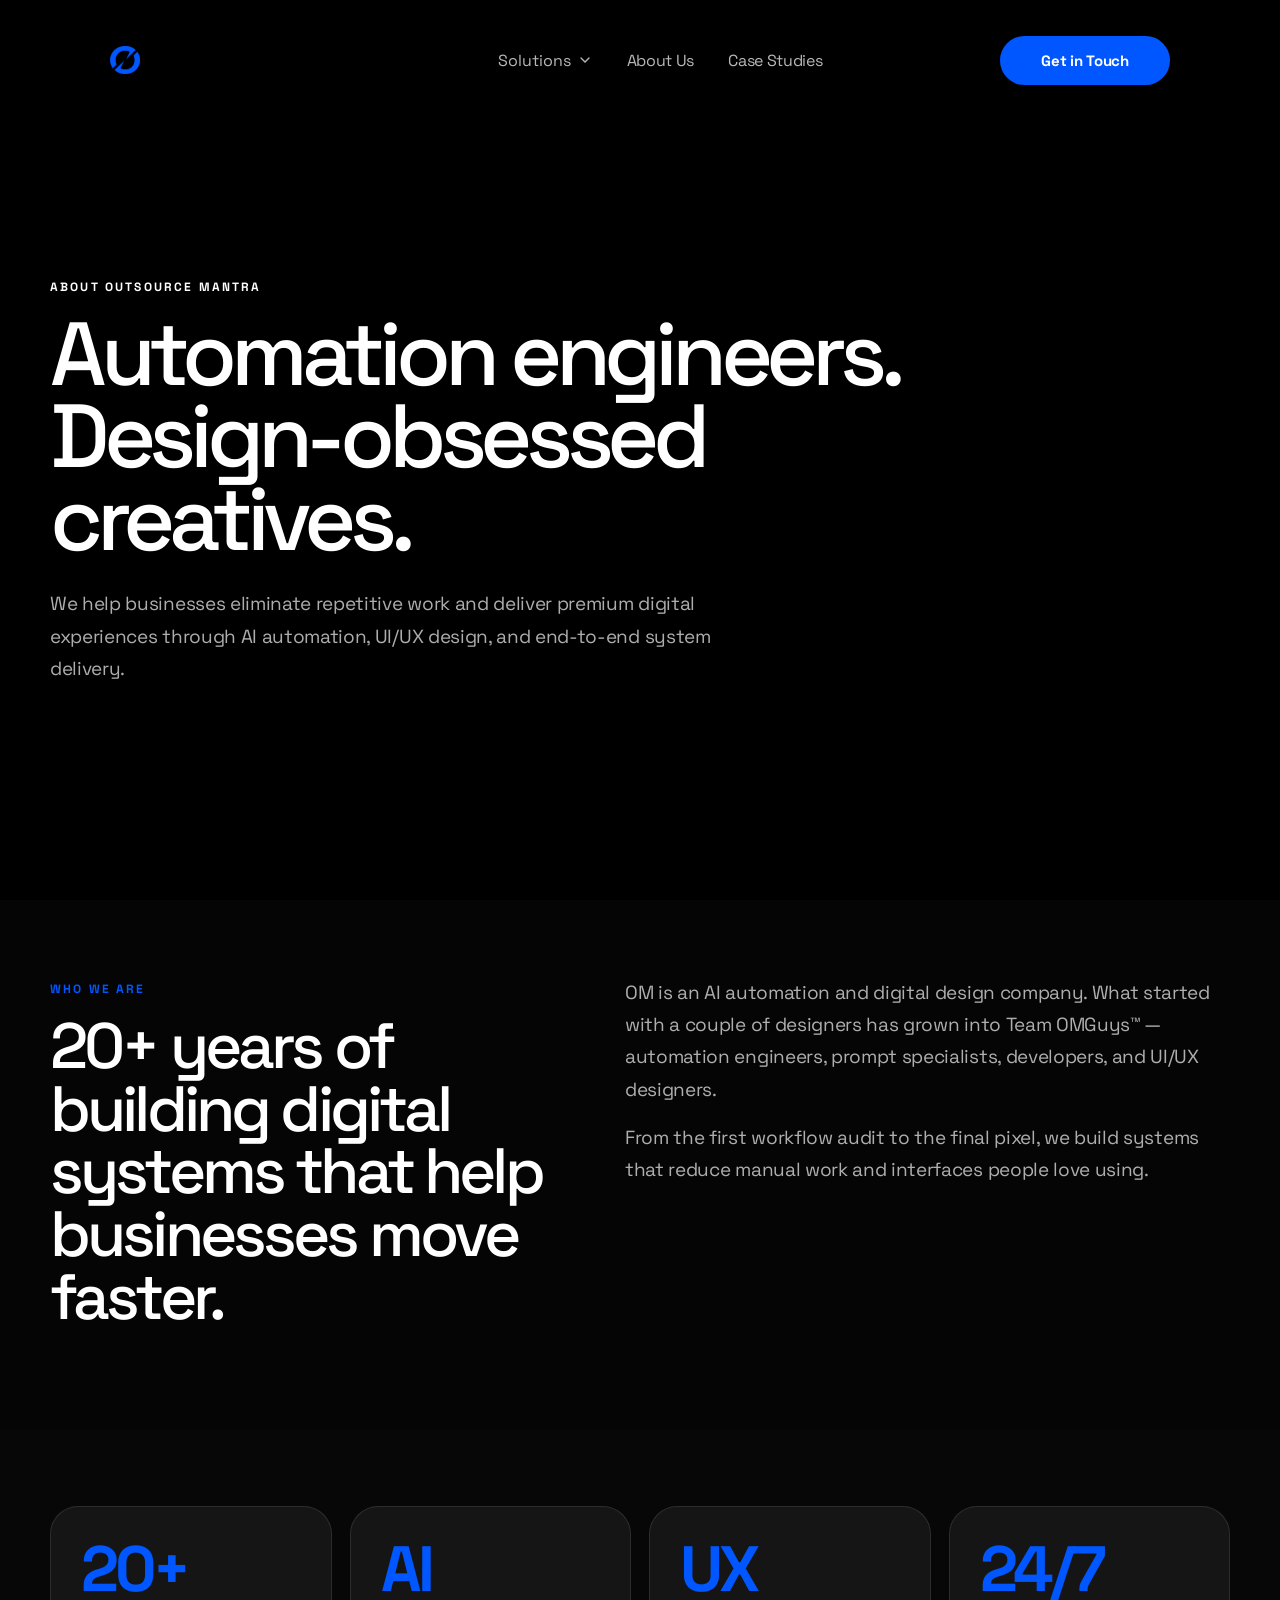
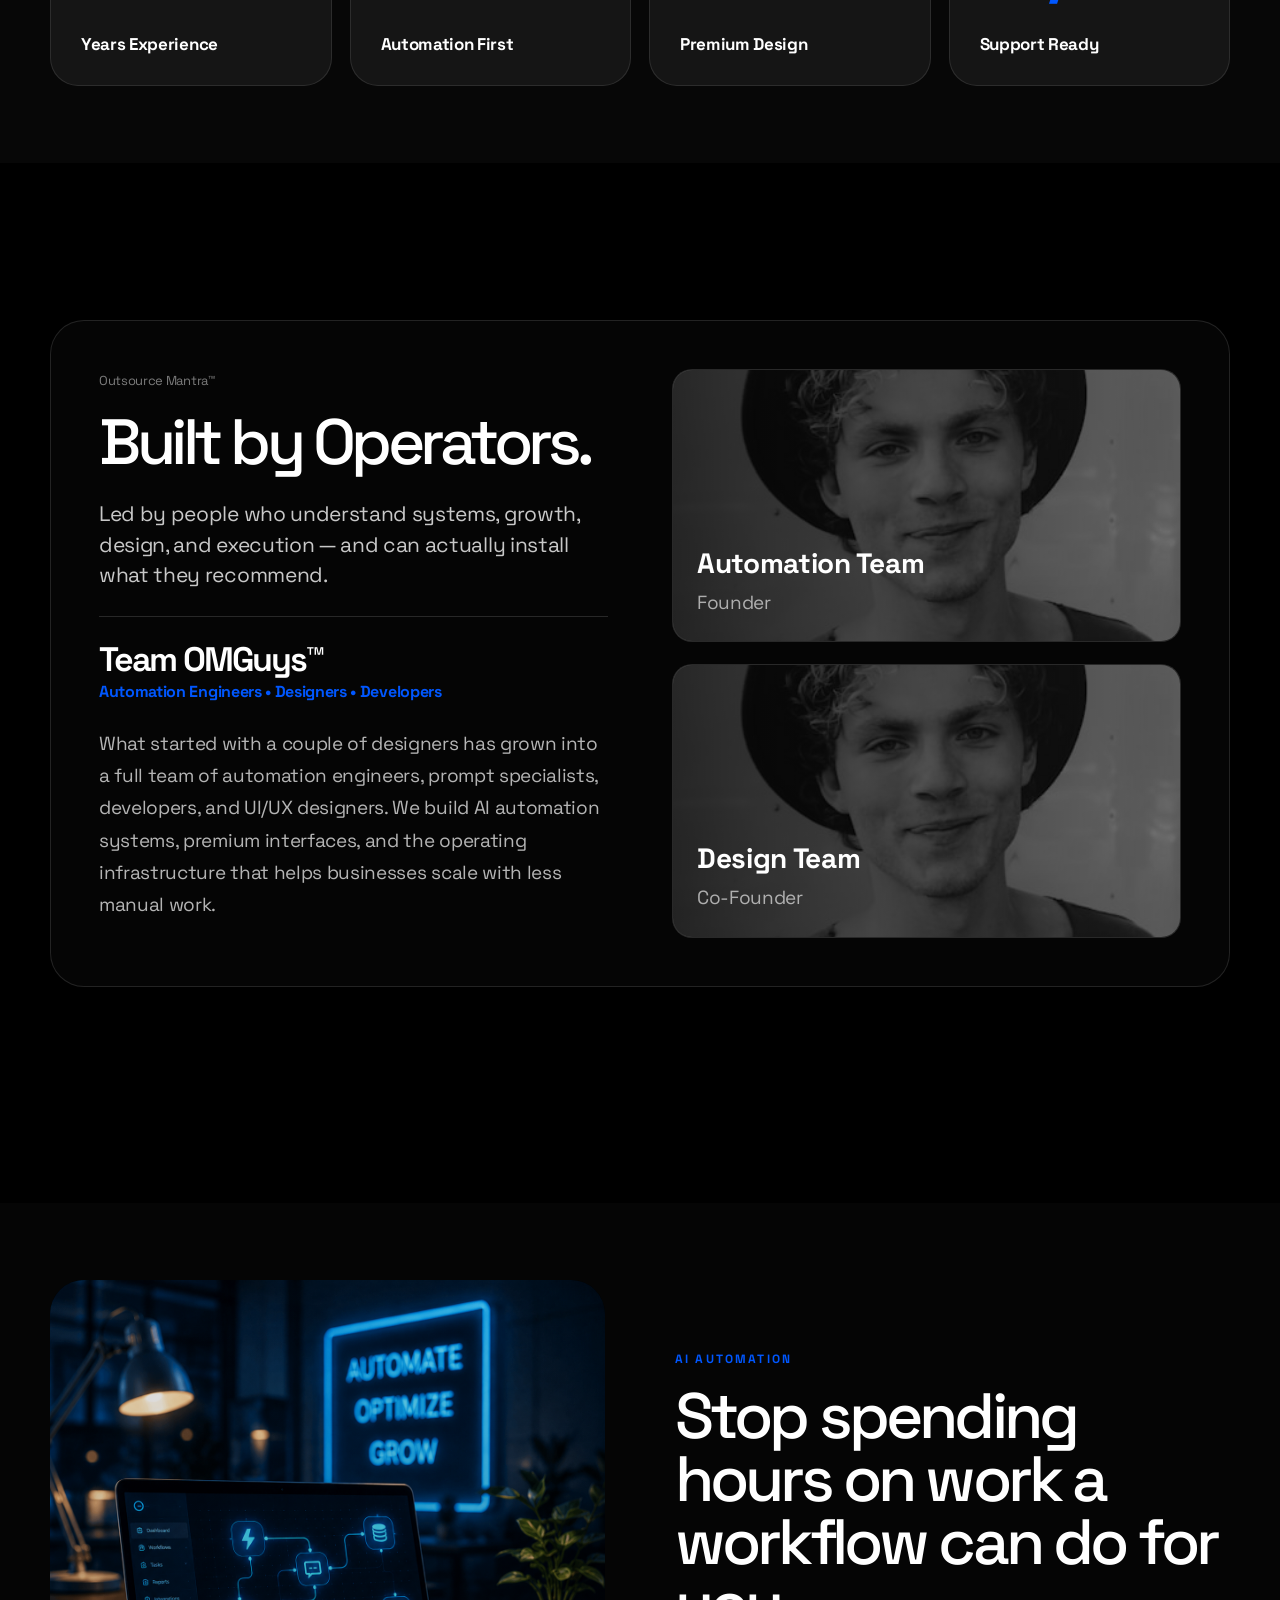
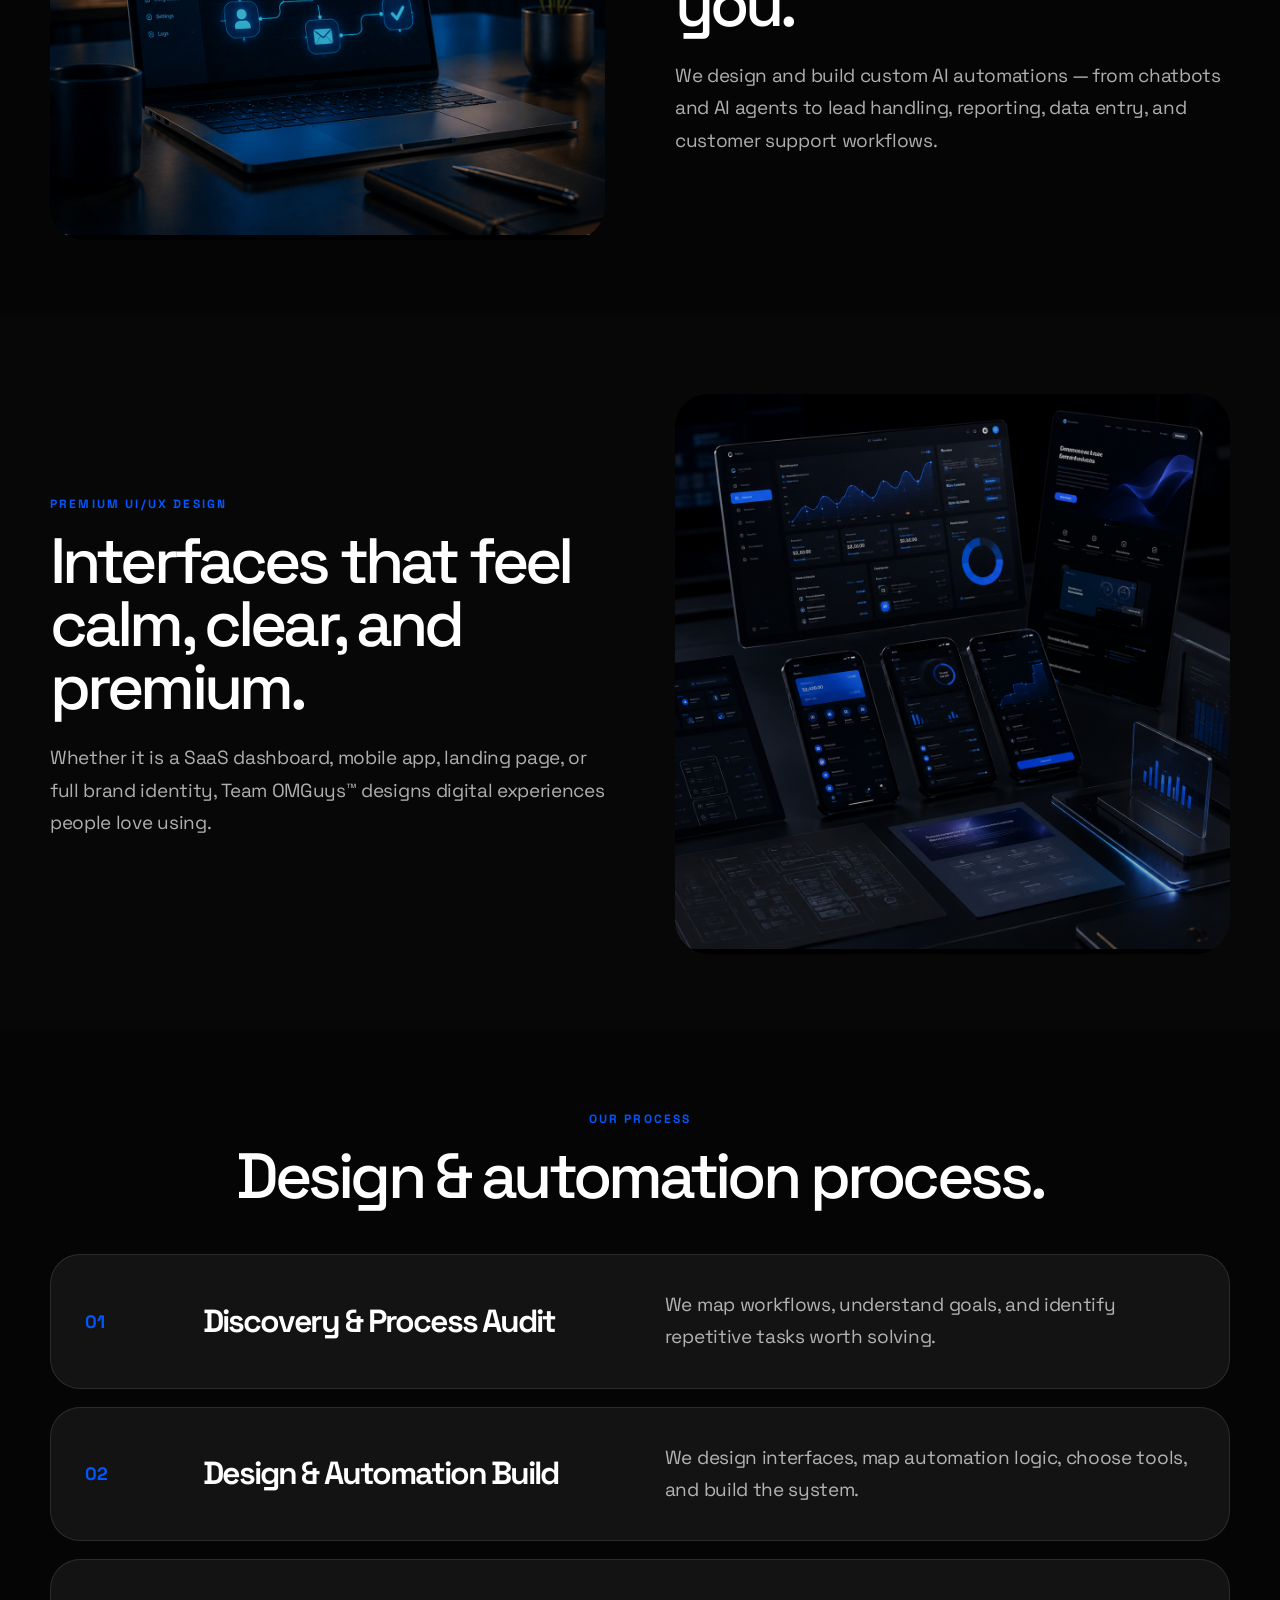
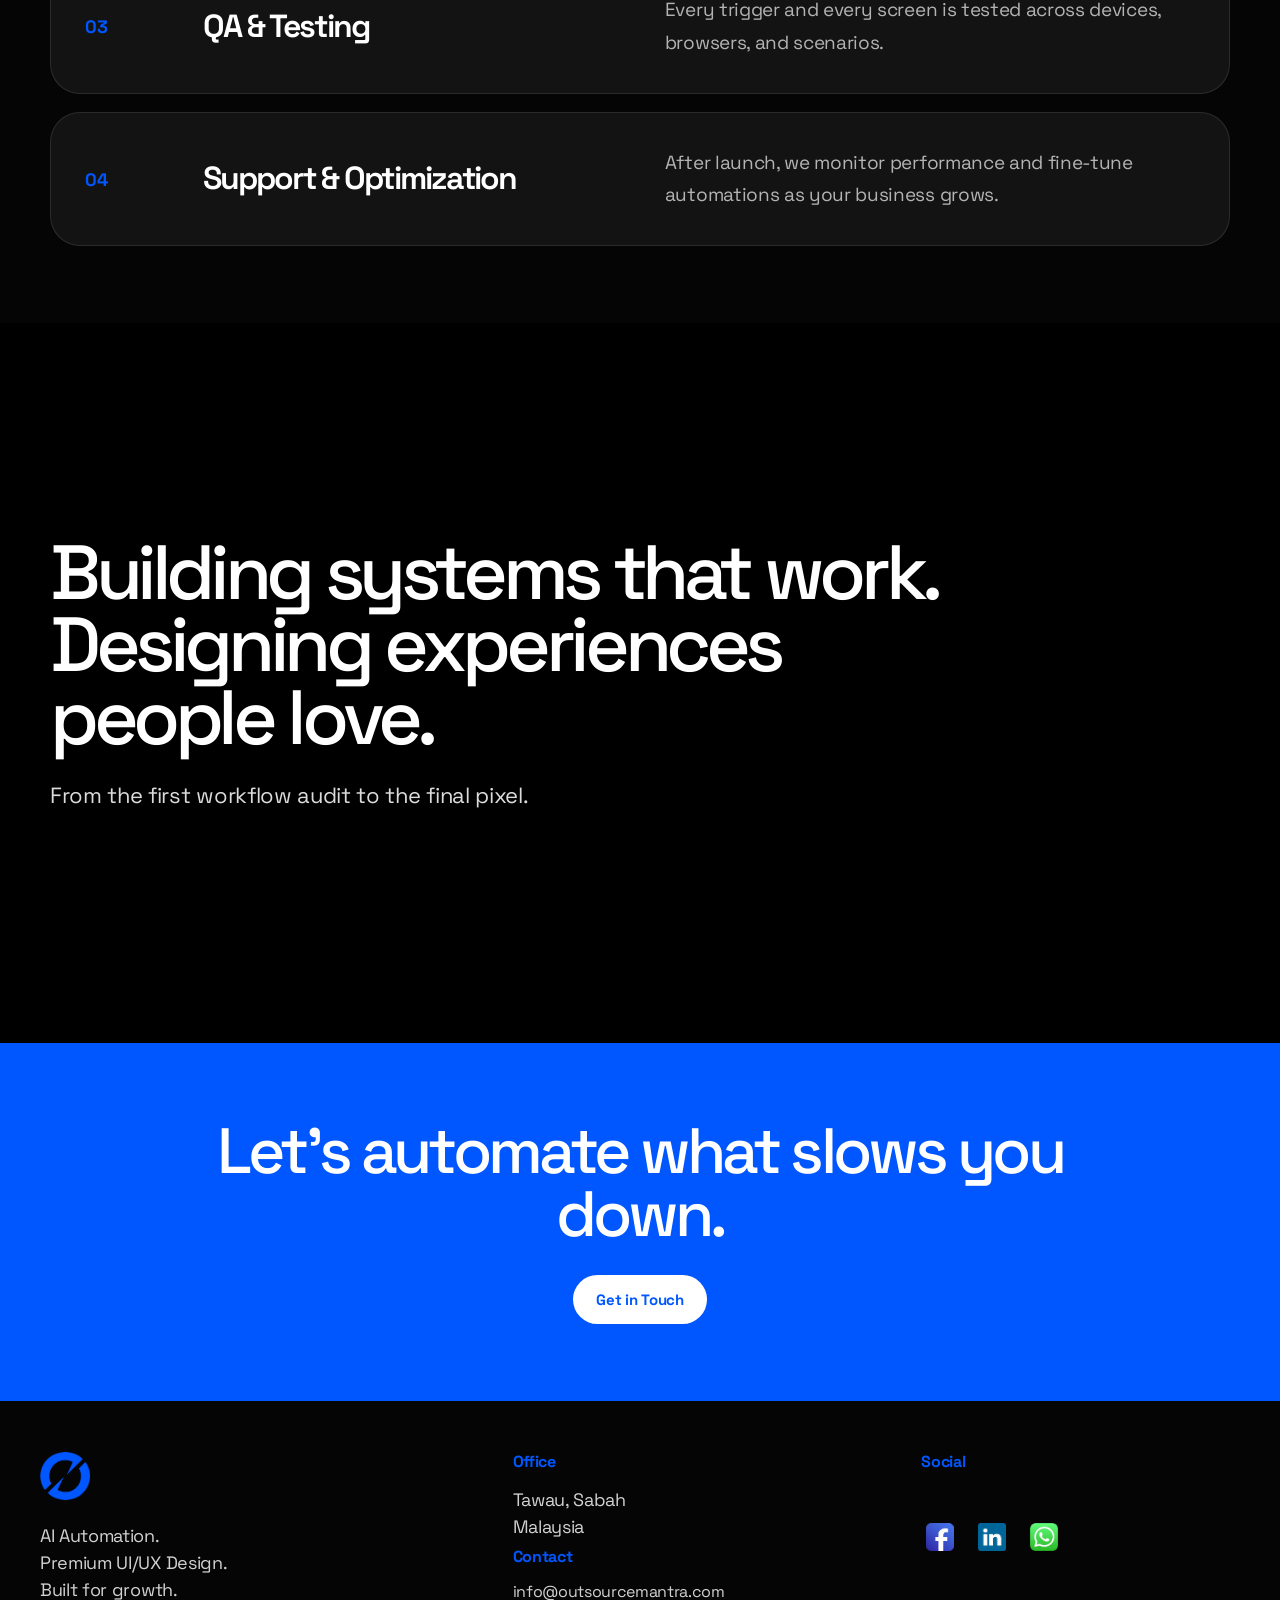
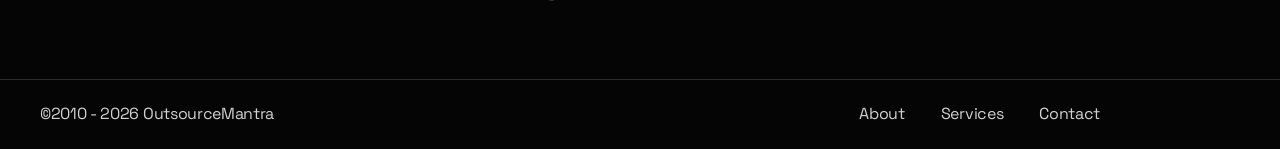
==== commit d0e78dd8: "Final OM website update" ====
--- a/about.html
+++ b/about.html
@@ -234,7 +234,7 @@
     <section class="about-nova-cta">
       <div class="section-shell">
         <h2>Let’s automate what slows you down.</h2>
-        <a class="btn btn-primary" href="contact.html">Let's Talk</a>
+        <a class="btn btn-primary" href="contact.html">Get in Touch</a>
       </div>
     </section>
 
--- a/assets/style1-blue1.css
+++ b/assets/style1-blue1.css
@@ -119,7 +119,7 @@
 .section-shell {
   width: min(var(--max), calc(100% - 40px));
   margin-inline: auto;
-  padding: clamp(72px, 9vw, 124px) 0
+  padding: clamp(72px, 6vw, 124px) 0
 }
 
 .section-dark {
@@ -247,8 +247,8 @@
   top: calc(100% + 18px) !important;
   left: 50% !important;
   transform: translateX(-50%) translateY(10px) !important;
-  width: 270px !important;
-  min-width: 270px !important;
+   width: 180px !important;      
+  min-width: 180px !important;  
   padding: 10px !important;
   border-radius: 18px !important;
   background: rgba(8, 8, 8, .96) !important;
@@ -280,7 +280,8 @@
   font-size: 14px !important;
   font-weight: 600 !important;
   line-height: 1.2 !important;
-  white-space: nowrap !important
+  white-space: nowrap !important;
+  text-align: center !important;
 }
 
 .dropdown a:hover {
@@ -598,7 +599,7 @@
 .approach {
   width: 100% !important;
   background: var(--bg) !important;
-  padding: 50px 0 !important
+  padding: 10px 0 !important
 }
 
 .approach-head {
@@ -1061,7 +1062,7 @@
   gap: 34px !important;
   width: max-content !important;
   padding: 10px 22px !important;
-  animation: toolLogoSlide 18s linear infinite !important
+  animation: toolLogoSlide 50s linear infinite !important
 }
 
 .tool-logo {
@@ -1353,7 +1354,7 @@
   display: flex;
   gap: 36px;
   white-space: nowrap;
-  animation: marquee 20s linear infinite;
+  animation: marquee 50s linear infinite;
   padding: 16px 0
 
 }
@@ -1397,7 +1398,7 @@
 .footer a,
 .footer span,
 .site-footer p,
-.site-footer a,
+/* .site-footer a, */
 .site-footer small {
   color: rgba(255, 255, 255, .74)
 }
@@ -1410,7 +1411,8 @@
 }
 
 .footer-bottom {
-  /* border-top: 1px solid rgba(255, 255, 255, .12); */
+  border-top: 2px solid rgba(255, 255, 255, .12);
+
   margin-top: 28px;
   padding-top: 20px;
   display: flex;
@@ -2909,7 +2911,7 @@
   margin-top:12px;
 }
 
-.footer-socials a{
+/* .footer-socials a{
   width:44px;
   height:44px;
   display:flex;
@@ -2922,7 +2924,7 @@
   background:rgba(255,255,255,.03);
 
   transition:.3s ease;
-}
+} */
 
 .footer-socials a:hover{
   border-color:#0057FF;
@@ -2955,7 +2957,7 @@
   display: flex;
   width: max-content;
   gap: 80px;
-  animation: ticker 25s linear infinite;
+  animation: ticker 50s linear infinite;
 }
 
 .ticker span{
@@ -2972,4 +2974,349 @@
   to{
     transform: translateX(-50%);
   }
+}
+
+
+.brand:hover{
+  transform:scale(1.5) !important;
+}
+
+
+.m:hover{
+  transform:scale(1.2) !important;
+}
+/* .nav-cta:hover {
+  background-color: #e0d3d3;        
+  color: #9c0f0f;                      
+} */
+/* FULL WIDTH CLEAN FOOTER */
+.footer{
+  width:100% !important;
+  max-width:none !important;
+  margin:0 !important;
+  padding:90px 0 28px !important;
+  border-radius:0 !important;
+  border:none !important;
+  border-top:1px solid rgba(255,255,255,.08) !important;
+  background:#050505 !important;
+}
+
+.footer-top{
+  width:min(1200px, calc(100% - 80px)) !important;
+  margin:0 auto !important;
+  padding:0 !important;
+
+  display:grid !important;
+  grid-template-columns:1.2fr 1fr 1fr !important;
+  gap:90px !important;
+  align-items:start !important;
+}
+
+.footer-bottom{
+  width:min(1200px, calc(100% - 80px)) !important;
+  margin:70px auto 0 !important;
+  padding-top:22px !important;
+
+  border-top:1px solid rgba(255,255,255,.16) !important;
+
+  display:flex !important;
+  justify-content:space-between !important;
+  align-items:center !important;
+}
+
+.footer-links{
+  display:flex !important;
+  gap:34px !important;
+}
+
+.footer-info h4{
+  color:#0057FF !important;
+  margin-bottom:14px !important;
+}
+
+.footer p,
+.footer a,
+.footer span{
+  color:rgba(255,255,255,.82) !important;
+}
+
+.footer a:hover{
+  color:#0057FF !important;
+}
+.footer-socials{
+  display:flex !important;
+  gap:14px !important;
+  margin-top:18px !important;
+}
+
+.footer-socials a{
+  width:38px !important;
+  height:38px !important;
+  display:flex !important;
+  align-items:center !important;
+  justify-content:center !important;
+  background:transparent !important;
+}
+
+.footer-socials img{
+  width:28px !important;
+  height:28px !important;
+  object-fit:contain !important;
+}
+.footer{
+  background:#050505;
+  padding:0px 0 25px;
+  width:100%;
+}
+
+.footer-top{
+  width:100%;
+  max-width:none;
+  padding:0 40px;
+
+  display:grid;
+  grid-template-columns:1.5fr 1fr 1fr 1fr;
+  gap:80px;
+}
+
+.footer-bottom{
+  width:100%;
+  max-width:none;
+
+  margin-top:60px;
+  padding:25px 0px 0;
+
+  border-top:1px solid rgba(255,255,255,.12);
+
+  display:flex;
+  justify-content:space-between;
+  align-items:center;
+}
+
+.footer-links{
+  display:flex;
+  gap:40px;
+}
+.footer-top{
+  display:grid;
+  grid-template-columns:
+  2fr
+  1fr
+  1fr
+  1fr;
+}
+body .footer .footer-bottom{
+  width:100% !important;
+  max-width:none !important;
+  margin:70px 0 0 !important;
+  padding:24px 90px 0 !important;
+
+  border-top:1px solid rgba(255,255,255,.18) !important;
+
+  /* display:flex !important;
+  justify-content:space-between !important;
+  align-items:center !important; */
+}
+/* FORCE FULL WIDTH FOOTER */
+
+body .footer{
+  width:100% !important;
+  padding:50px 0 25px !important;
+  
+  background:#050505 !important;
+}
+
+/* body .footer .footer-top{
+  width:100% !important;
+  max-width:none !important;
+  margin:0 !important;
+  padding:0 90px !important;
+
+  display:grid !important;
+  grid-template-columns:1.4fr 1fr 1fr !important;
+  gap:100px !important;
+  align-items:start !important;
+} */
+
+/* body .footer .footer-bottom{
+  width:100% !important;
+  max-width:none !important;
+  margin:70px 0 0 !important;
+  padding:24px 90px 0 !important;
+
+  border-top:1px solid rgba(255,255,255,.18) !important;
+
+  display:flex !important;
+  justify-content:space-around !important;
+  align-items:center !important;
+}
+
+body .footer .footer-links{
+  display:flex !important;
+  gap:36px !important;
+} */
+/* footer bottom align with upper footer */
+body .footer .footer-bottom{
+  width:min(1200px, calc(100% - 80px)) !important;
+  max-width:1200px !important;
+  margin:70px auto 0 !important;
+  padding:24px 0 0 !important;
+
+  border-top:none !important;
+
+  display:flex !important;
+  justify-content:space-between !important;
+  align-items:center !important;
+}
+
+body .footer .footer-links{
+  display:flex !important;
+  gap:36px !important;
+  
+}
+
+/* remove both lines around Automating Business marquee */
+/* .logo-marquee{
+  border-top:none !important;
+  border-bottom:none !important;
+} */
+.footer-bottom{
+   border-top:1px solid rgba(255,255,255,.18) !important;
+   display:flex !important;
+  gap:36px !important;
+  width:100% !important;
+  max-width:none !important;
+  margin:70px 0 0 !important;
+  padding:24px 90px 0 !important;
+
+  border-top:1px solid rgba(255,255,255,.18) !important;
+
+  display:flex !important;
+
+  }
+  /* FULL WIDTH CLEAN FOOTER */
+.footer{
+  width:100% !important;
+  max-width:none !important;
+  margin:0 !important;
+  padding:50px 0 25px !important;
+  border:none !important;
+  border-radius:0 !important;
+  background:#050505 !important;
+}
+
+.footer-top{
+  width:min(1200px, calc(100% - 80px)) !important;
+  margin:0 auto !important;
+  padding:0 !important;
+  display:grid !important;
+  grid-template-columns:1.2fr 1fr 1fr !important;
+  gap:90px !important;
+  align-items:start !important;
+}
+
+.footer-bottom{
+  width:min(1200px, calc(100% - 80px)) !important;
+  margin:70px auto 0 !important;
+  padding:24px 0 0 !important;
+  border-top:1px solid rgba(255,255,255,.18) !important;
+  display:flex !important;
+  justify-content:space-between !important;
+  align-items:center !important;
+}
+
+.footer-links{
+  display:flex !important;
+  gap:36px !important;
+}
+
+.footer-socials{
+  display:flex !important;
+  gap:14px !important;
+  margin-top:18px !important;
+}
+
+.footer-socials a{
+  width:38px !important;
+  height:38px !important;
+  display:flex !important;
+  align-items:center !important;
+  justify-content:center !important;
+  background:transparent !important;
+}
+
+.footer-socials a img{
+  width:28px !important;
+  height:28px !important;
+  object-fit:contain !important;
+}
+.footer-bottom{
+    position:relative;
+    border-top:none !important;
+}
+
+.footer-bottom::before{
+    content:"";
+    position:absolute;
+    top:0;
+    left:50%;
+    transform:translateX(-50%);
+
+    width:100vw; /* full screen width */
+    height:1px;
+
+    background:rgba(255,255,255,.15);
+}
+.footer{
+  padding:35px 0 20px !important;
+}
+.footer{
+  padding:35px 0 20px !important;
+}
+.footer-top p{
+  margin-bottom:6px !important;
+  line-height:1.5 !important;
+}
+.footer-bottom{
+  margin-top:40px !important; /* pehle 70px */
+}
+.sect{
+    color: #fff !important;
+    background-color: var(--primary) !important;
+    box-shadow: none !important;
+}
+.footer-bottom{
+  display:flex;
+  justify-content:space-between;
+  align-items:center;
+}
+
+.footer-links{
+  margin-right:140px; /* adjust 100-180px */
+}
+.nav-cta:hover{
+  background:#e0d3d3 !important;
+  color:var(--accent)!important;
+   transform:scale(1.05) !important;
+}
+/* .proof-card .proof-img{
+  width:100vw !important;
+  height:100vh !important;
+  min-height:360px !important;
+  object-fit:cover !important;
+} */
+ .proof-card{
+  min-height:360px;
+  position:relative;
+  overflow:hidden;
+  padding:0 !important;
+}
+
+.proof-img{
+  position:absolute;
+  inset:0;
+  width:100%;
+  height:100%;
+  object-fit:cover;
+  display:block;
 }
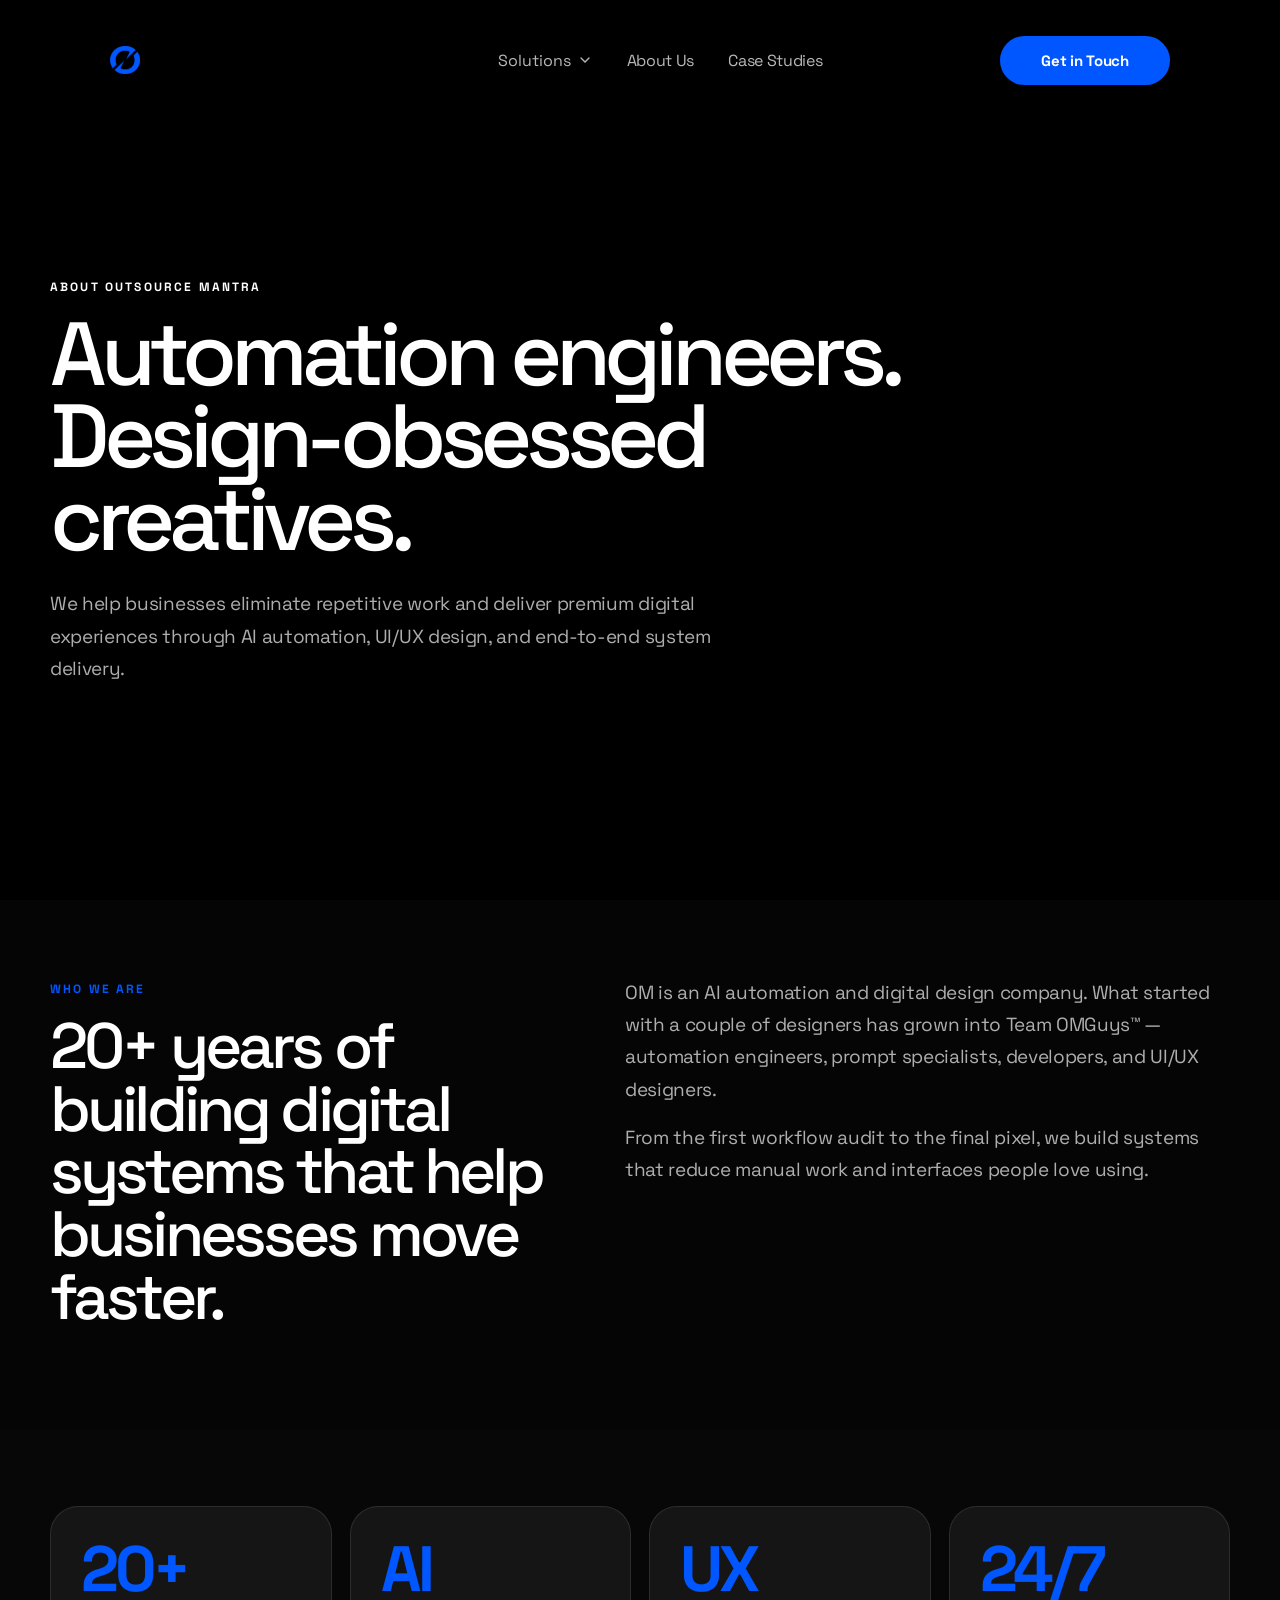
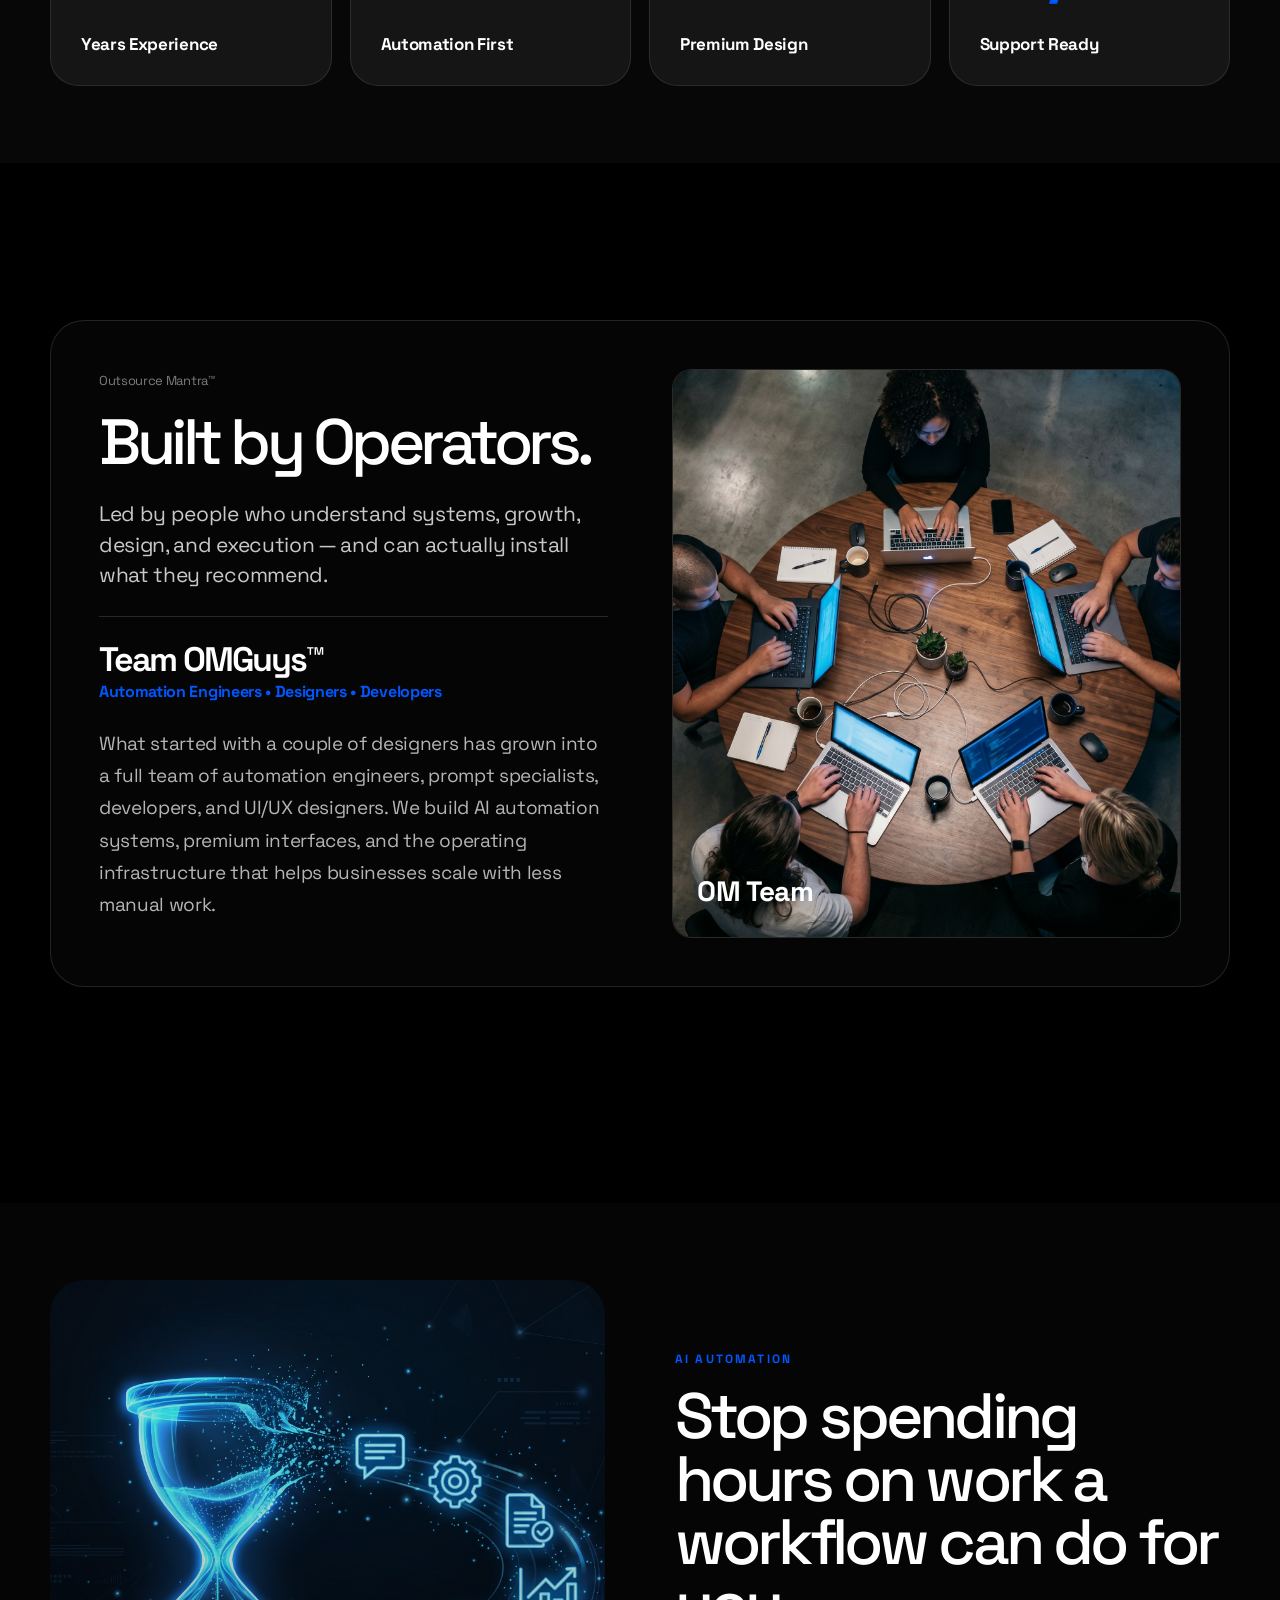
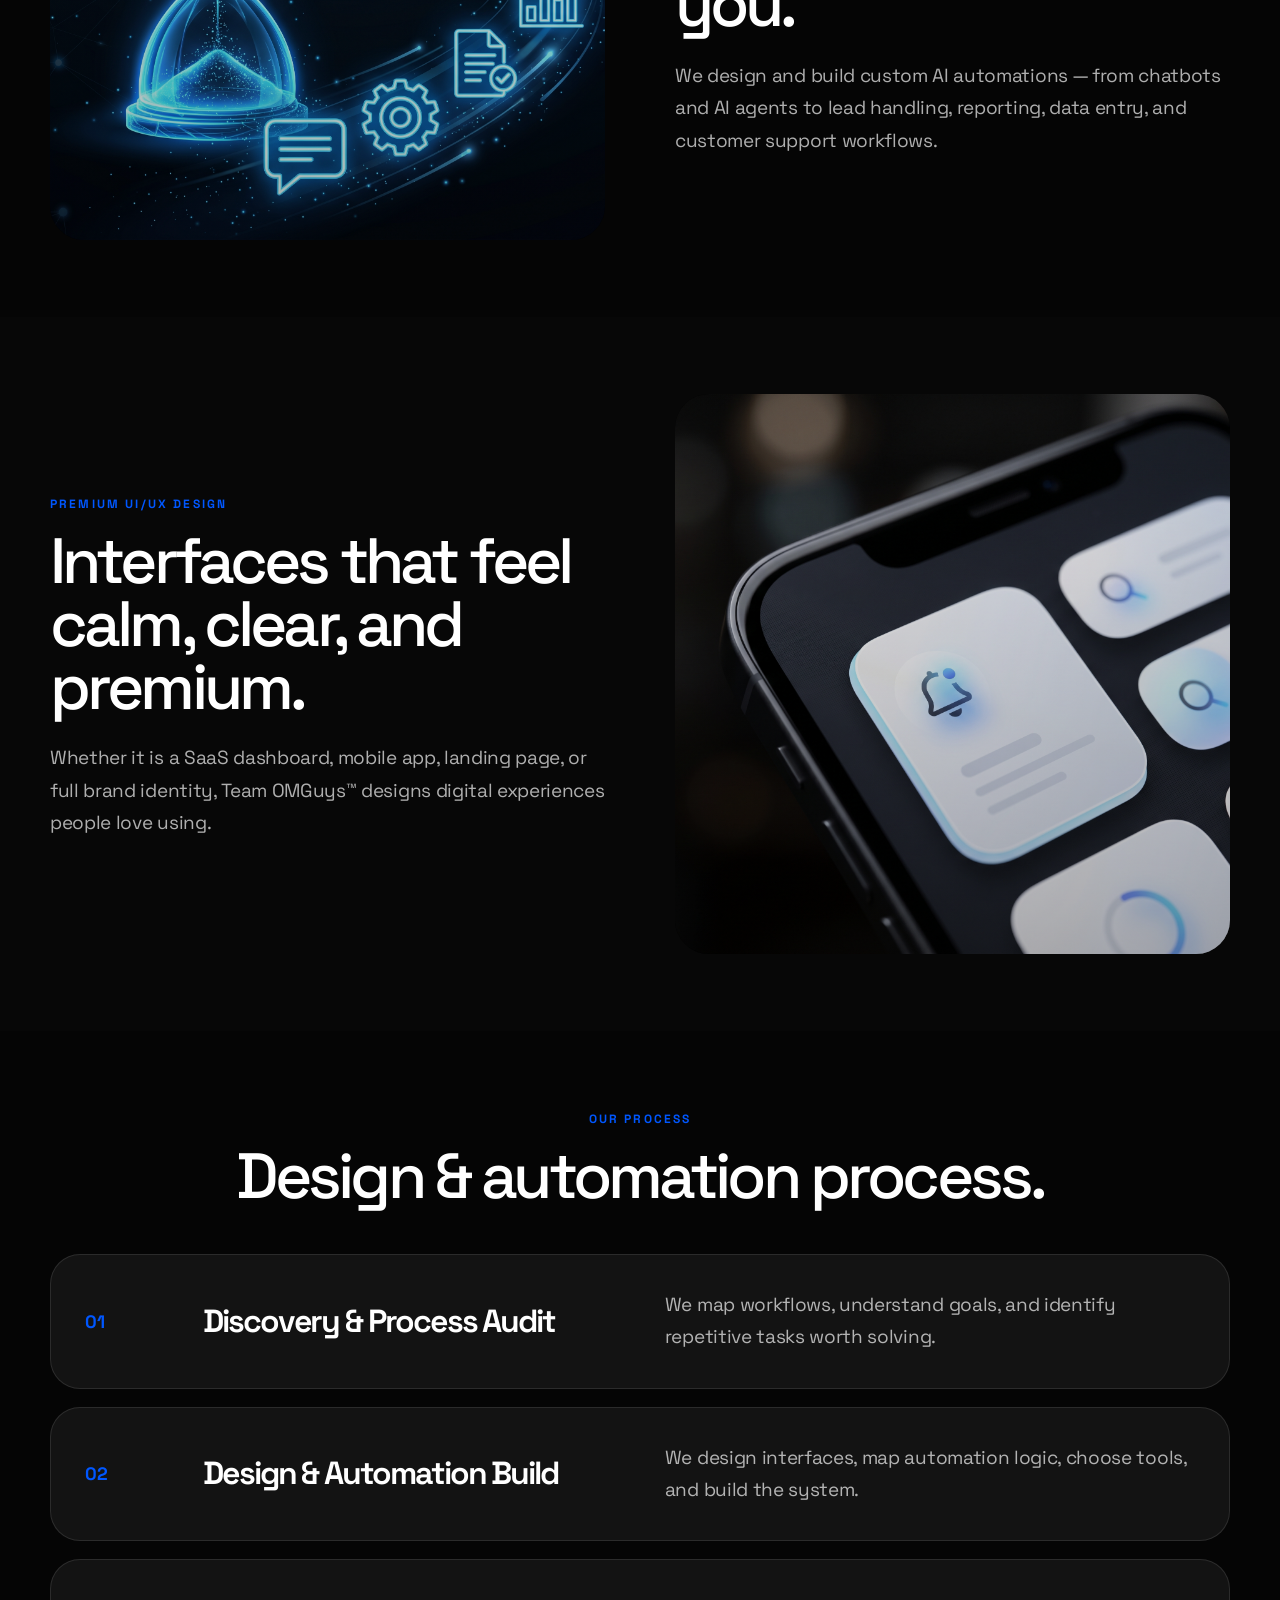
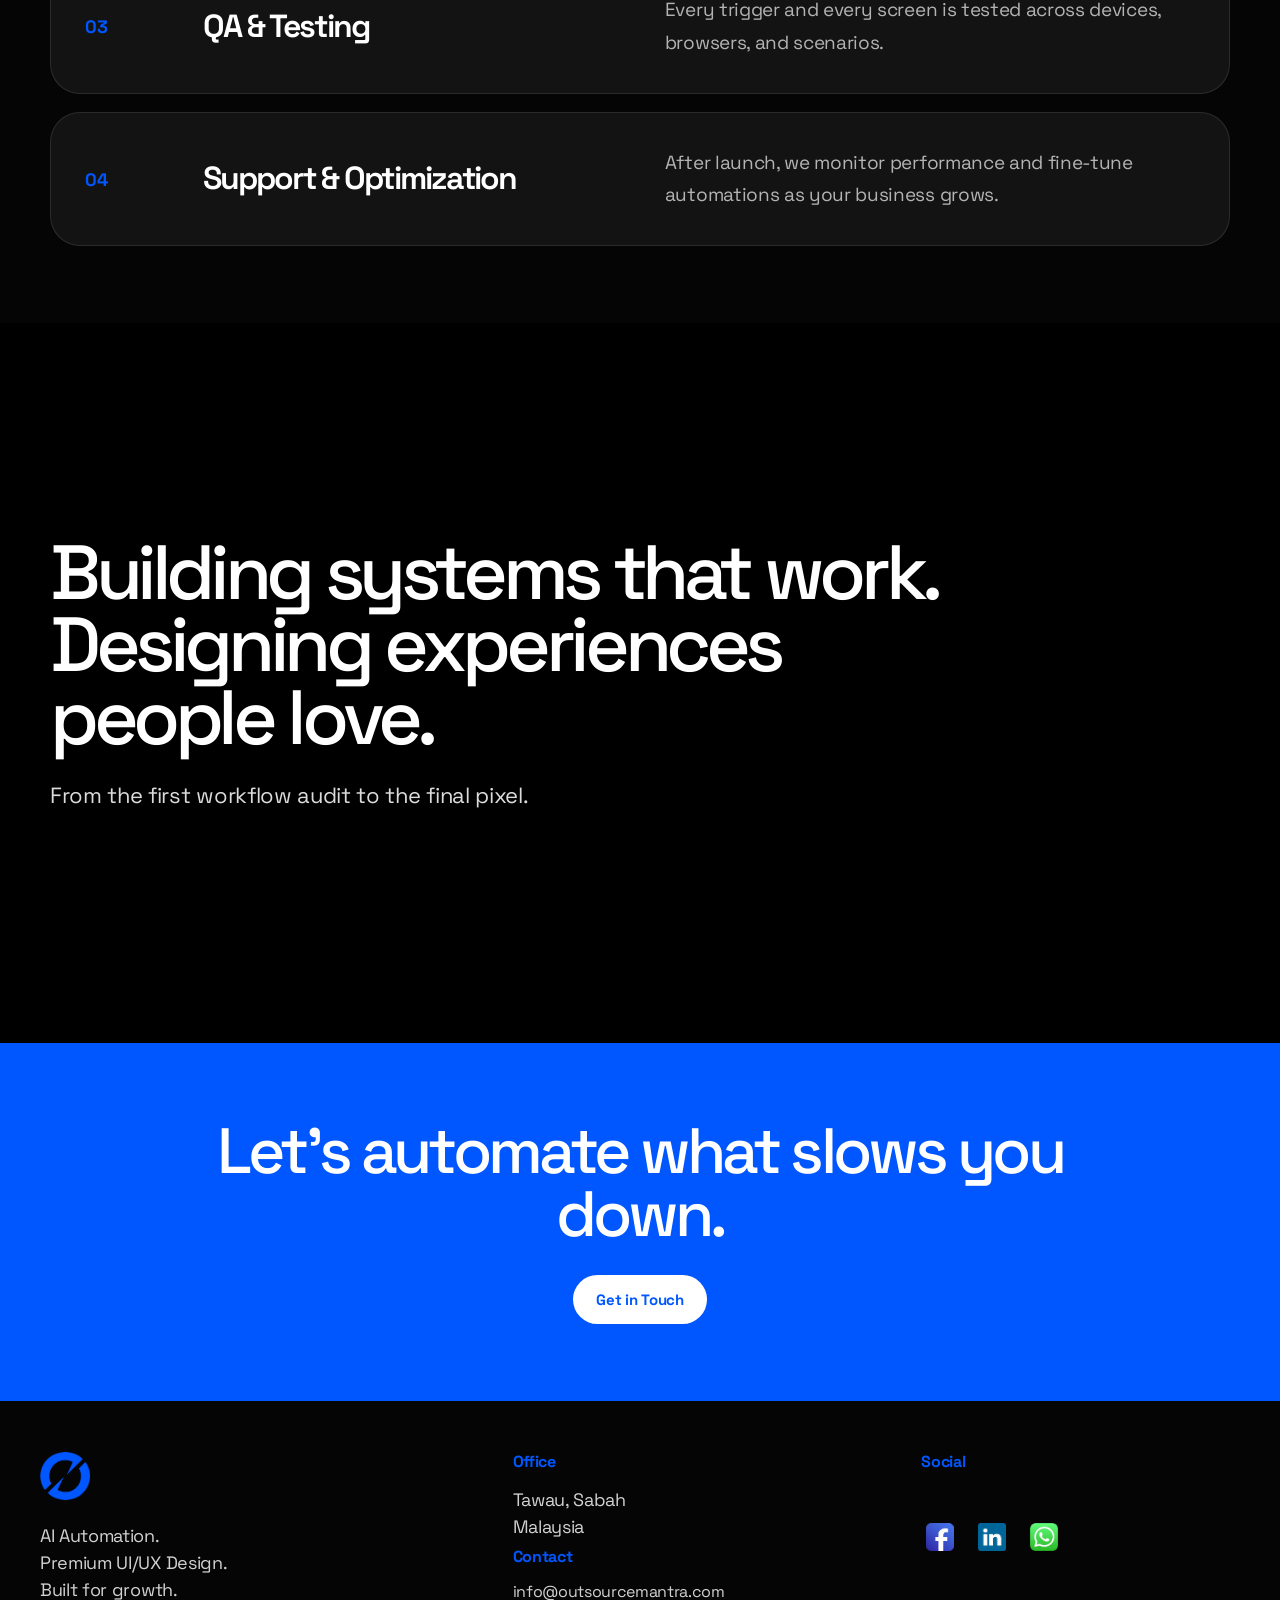
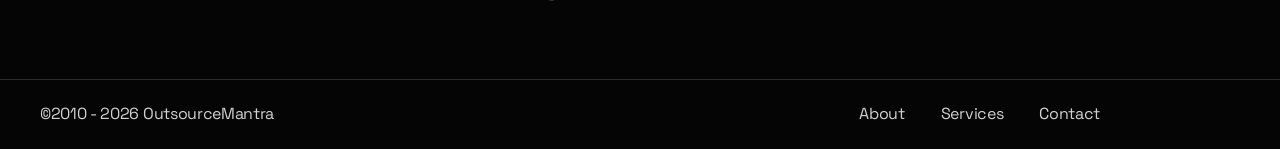
==== commit 21d3b95f: "Final OM website update" ====
--- a/about.html
+++ b/about.html
@@ -125,20 +125,20 @@
 
       <div class="operators-people">
         <article class="operator-person active">
-          <img src="assets/a.jpg" alt="Team OMGuys automation specialist">
+          <img src="assets/team.jpeg" alt="Team OMGuys automation specialist">
           <div>
-            <h4>Automation Team</h4>
-            <p>Founder</p>
+            <h4>OM Team</h4>
+            <!-- <p>Founder</p> -->
           </div>
         </article>
 
-        <article class="operator-person">
+        <!-- <article class="operator-person">
           <img src="assets/a.jpg" alt="Team OMGuys design specialist">
           <div>
             <h4>Design Team</h4>
             <p>Co-Founder</p>
           </div>
-        </article>
+        </article> -->
       </div>
 
     </div>
@@ -150,7 +150,7 @@
           <!-- <video autoplay muted loop playsinline>
             <source src="assets/video2.mp4" type="video/mp4">
           </video> -->
-          <img src="assets/about-automation.png" alt="Outsource Mantra" />
+          <img src="assets/automation.jpeg" alt="Outsource Mantra" class="about-automation" />
         </div>
 
         <div>
@@ -179,7 +179,7 @@
           <!-- <video autoplay muted loop playsinline>
             <source src="assets/video1.mp4" type="video/mp4">
           </video> -->
-          <img src="assets/about-UI.png" alt="Outsource Mantra" />
+          <img src="assets/design.jpeg" alt="Outsource Mantra" class="about-design"/>
         </div>
       </div>
     </section>
--- a/assets/style1-blue1.css
+++ b/assets/style1-blue1.css
@@ -1398,7 +1398,7 @@
 .footer a,
 .footer span,
 .site-footer p,
-/* .site-footer a, */
+.site-footer a,
 .site-footer small {
   color: rgba(255, 255, 255, .74)
 }
@@ -2777,7 +2777,8 @@
   width:100%;
   height:100%;
   object-fit:cover;
-  filter:grayscale(1) brightness(.62);
+  /* filter:grayscale(1) brightness(.62); */
+  z-index:1;
 }
 
 .operator-person::after{
@@ -2811,6 +2812,7 @@
     padding:28px;
   }
 }
+
 .leverage-section{
   position:relative;
   min-height:850px;
@@ -3285,6 +3287,7 @@
     background-color: var(--primary) !important;
     box-shadow: none !important;
 }
+
 .footer-bottom{
   display:flex;
   justify-content:space-between;
@@ -3299,6 +3302,11 @@
   color:var(--accent)!important;
    transform:scale(1.05) !important;
 }
+.m:hover{
+ background:#e0d3d3 !important;
+  color:var(--accent)!important;
+   transform:scale(1.05) !important;}
+  
 /* .proof-card .proof-img{
   width:100vw !important;
   height:100vh !important;
@@ -3319,4 +3327,22 @@
   height:100%;
   object-fit:cover;
   display:block;
-}+}
+
+.about-automation,.about-design{
+  position:absolute;
+  inset:0;
+  width:100%;
+  height:100%;
+  object-fit:cover;
+  display:block;
+}
+.contact-form .btn{
+    color: #fff !important;
+    background-color: var(--primary) !important;
+    box-shadow: none !important;
+}
+.contact-form .btn:hover{
+ background:#e0d3d3 !important;
+  color:var(--accent)!important;
+   transform:scale(1.05) !important;}
